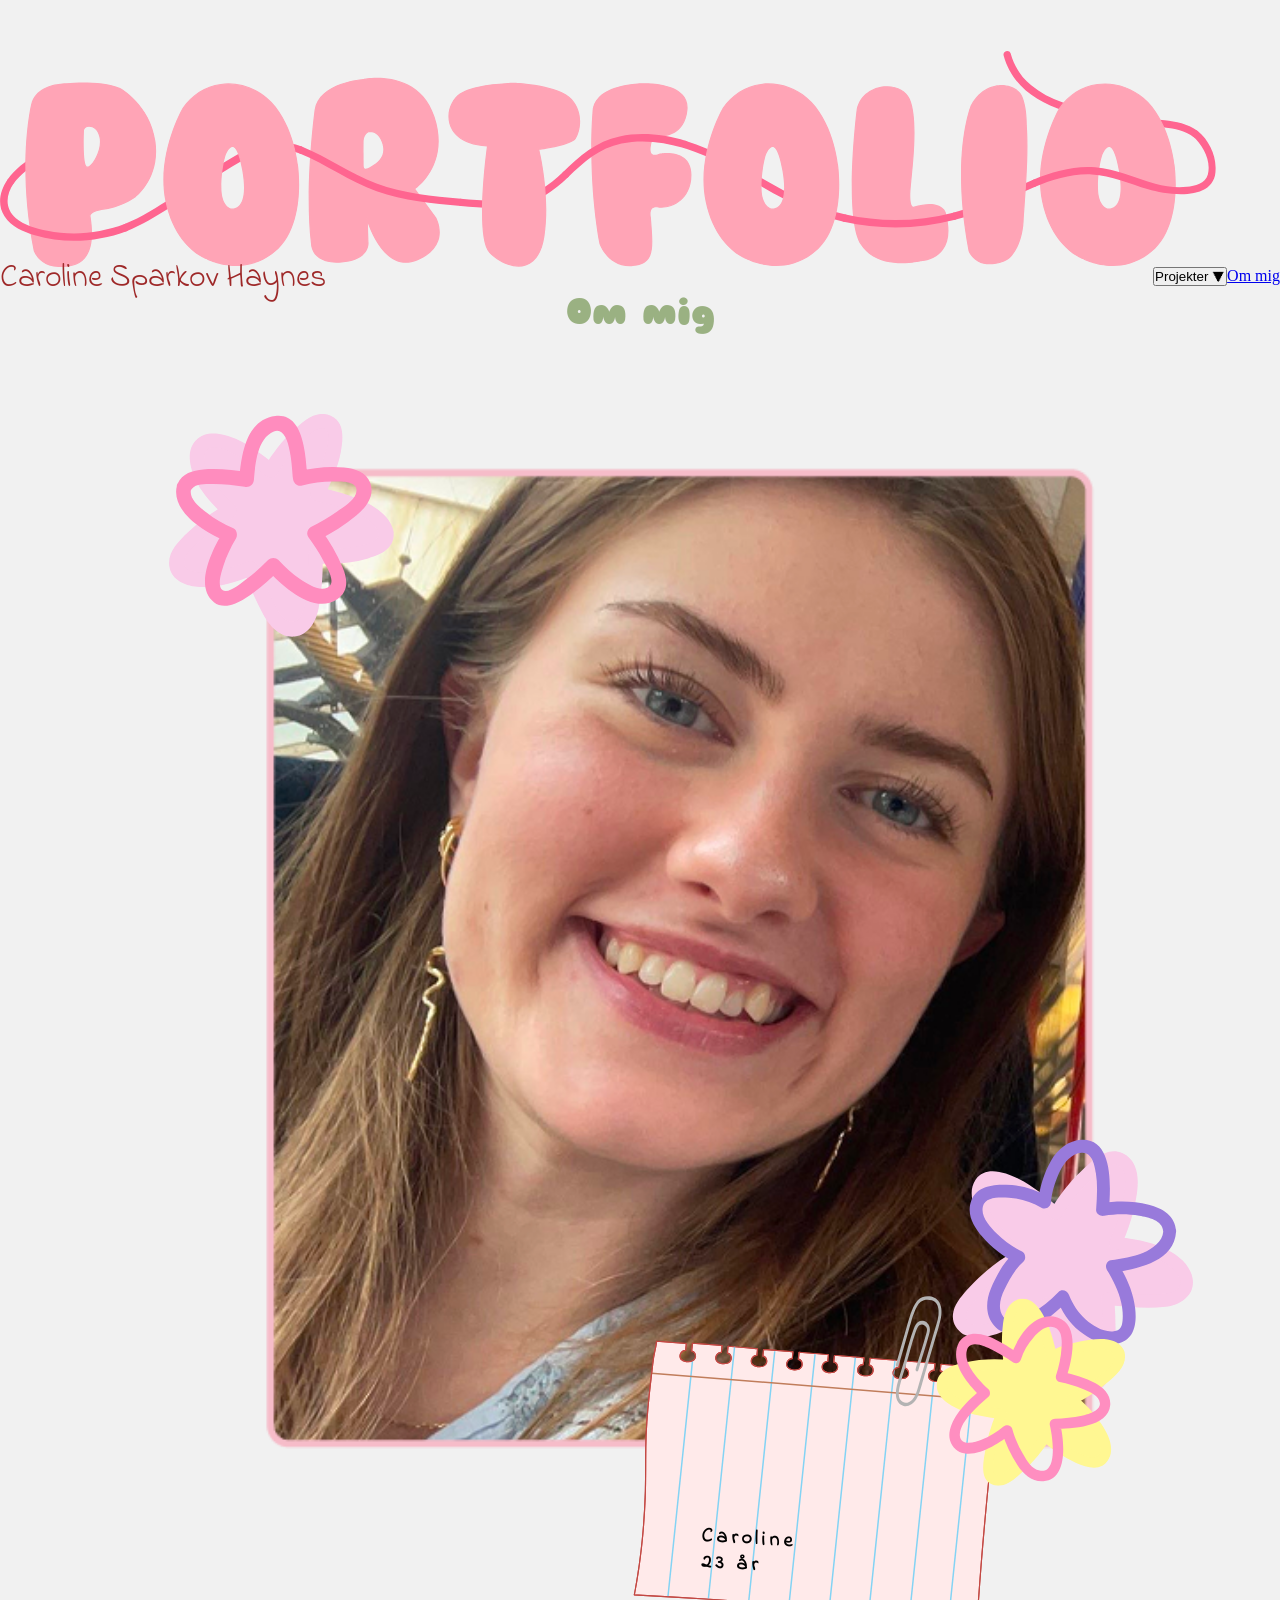
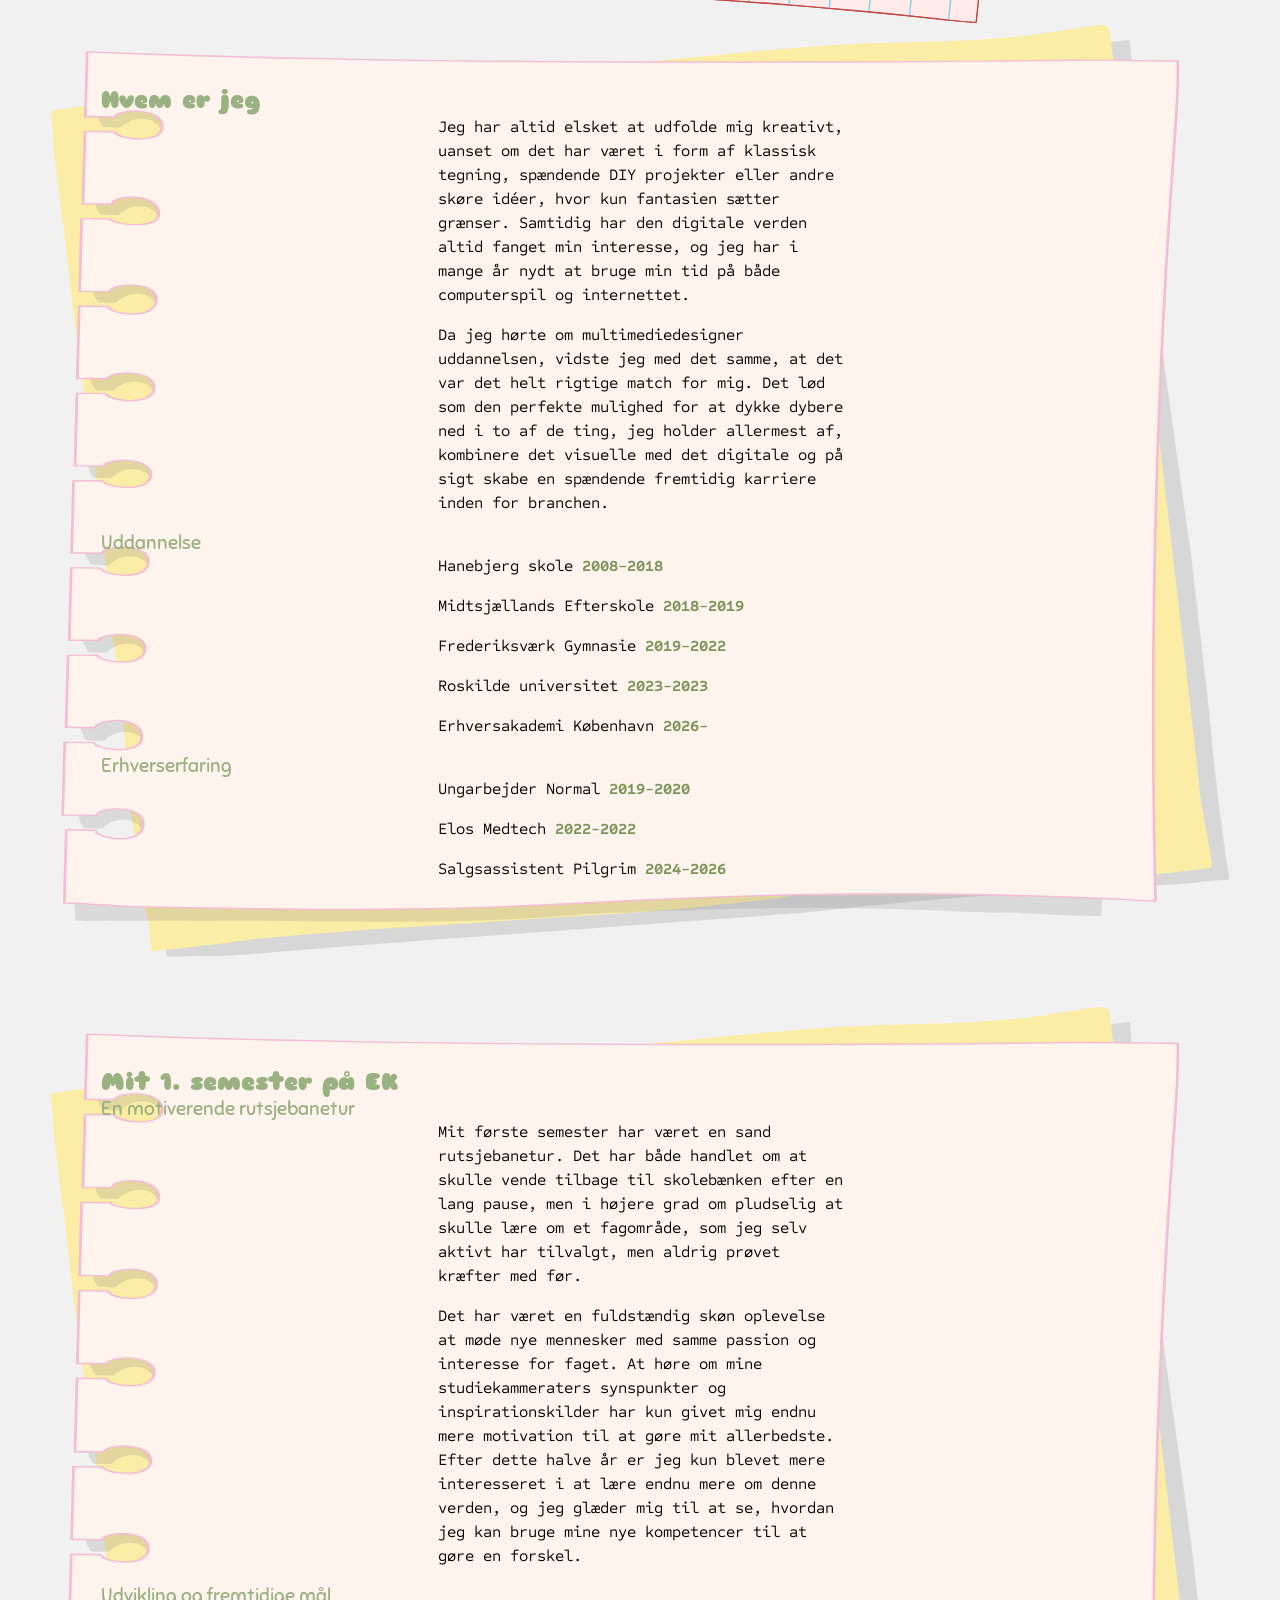
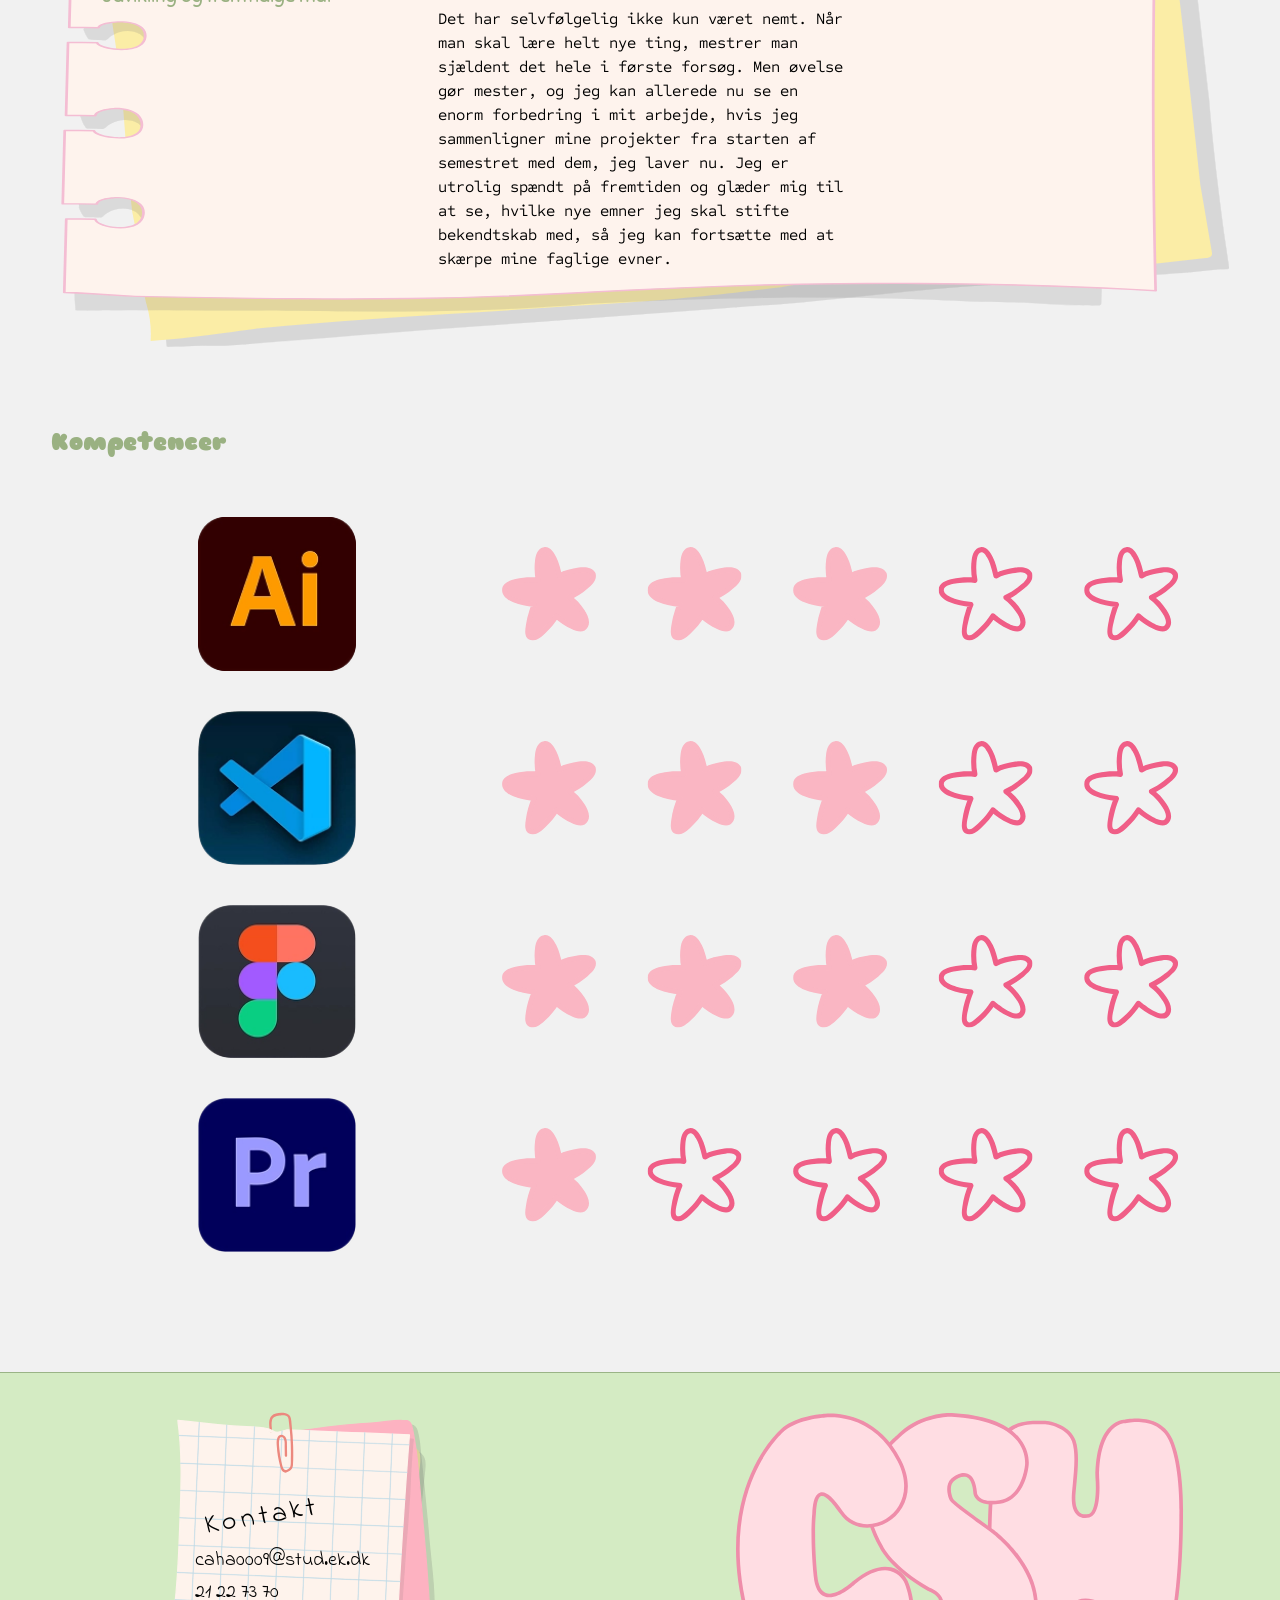
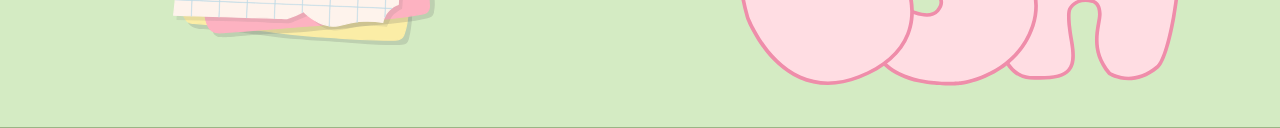
==== ommig.html @ 70927053 "init" ====
<!DOCTYPE html>
<html lang="da">

<head>
    <meta charset="UTF-8">
    <meta name="viewport" content="width=device-width, initial-scale=1.0">
    <title>Portfolio</title>
    <link rel="preconnect" href="https://fonts.googleapis.com">
    <link rel="preconnect" href="https://fonts.gstatic.com" crossorigin>
    <link href="https://fonts.googleapis.com/css2?family=Indie+Flower&display=swap" rel="stylesheet">
    <link href="https://fonts.googleapis.com/css2?family=Sometype+Mono:ital,wght@0,400..700;1,400..700&display=swap"
        rel="stylesheet">
    <link href="https://fonts.googleapis.com/css2?family=Sniglet:wght@400;800&display=swap" rel="stylesheet">

    <link rel="stylesheet" href="style.css">
    <link rel="stylesheet" href="layout.css">
</head>

<body>
    <header>
        <div class="portfolio">
            <a href="index.html"><img src="illutrationer/newheader.svg" alt="Header"></a>
        </div>
        <div class="menu_mobil">
            <p class="navn_mobil">Caroline Sparkov Haynes</p>
            <nav>
                <ul class="menu">
                    <li><a href="tema2.html">Tema 2</a></li>
                    <li><a href="tema3.html">Tema 3</a></li>
                    <li><a href="tema4.html">Tema 4</a></li>
                    <li><a href="tema5.html">Tema 5</a></li>
                    <li><a href="ommig.html">Om mig</a></li>
                </ul>
            </nav>
            <button class="burger">
                <span class="line"></span>
                <span class="line"></span>
                <span class="line"></span>
            </button>
        </div>
        <div class="menu_desktop">
            <p class="navn_desktop">Caroline Sparkov Haynes</p>
            <nav>
                <div class="dropdown">
                    <button class="dropdown-btn"> Projekter &#11206;</button>
                    <div class="dropdown-content">
                        <a href="tema2.html">Tema 2</a>
                        <a href="tema3.html">Tema 3</a>
                        <a href="tema4.html">Tema 4</a>
                        <a href="tema5.html">Tema 5</a>
                    </div>
                </div>
                <a href="ommig.html">Om mig</a>
            </nav>
        </div>

    </header>
    <main>
        <h1>Om mig</h1>
        <div class="portrait_wrapper">
            <div class="portrait_group">
                <div class="portrait"><img src="illutrationer/1x/portraitnew.webp" alt="Portræt">
                </div>
                <div class="pinkblomst">
                    <img src="illutrationer/SVG/pinkblomst.svg" alt="Pink blomst">
                </div>
                <div class="lillablomst">
                    <img src="illutrationer/SVG/lillablomst.svg" alt="Lilla blomst">
                </div>
                <div class="portrait_note">
                    <img src="illutrationer/SVG/portraitnote.svg" alt="Portræt note">
                    <div class="om_mig">
                        <p>Caroline</p>
                        <p>23 år</p>
                    </div>
                </div>
                <div class="gulblomst">
                    <img src="illutrationer/SVG/gulblomst.svg" alt="Gul blomst">
                </div>
            </div>
        </div>
        <div class="mig">
            <div class="tekst_header">
                <h2>Hvem er jeg</h2>
            </div>
            <p>Jeg har altid elsket at udfolde mig kreativt, uanset om det har været i form af klassisk tegning,
                spændende
                DIY
                projekter eller andre skøre idéer, hvor kun fantasien sætter grænser. Samtidig har den digitale verden
                altid
                fanget min
                interesse, og jeg har i mange år nydt at bruge min tid på både computerspil og internettet.</p>
            <p>Da jeg hørte om multimediedesigner uddannelsen, vidste jeg med det samme, at det var det helt rigtige
                match for mig. Det
                lød som den perfekte mulighed for at dykke dybere ned i to af de ting, jeg holder allermest af,
                kombinere det visuelle
                med det digitale og på sigt skabe en spændende fremtidig karriere inden for branchen.</p>

            <h3>Uddannelse</h3>
            <p>Hanebjerg skole <strong style="color: #7b945b;">2008-2018</strong></p>
            <p>Midtsjællands Efterskole <strong style="color: #7b945b;">2018-2019</strong></p>
            <p>Frederiksværk Gymnasie <strong style="color: #7b945b;">2019-2022</strong></p>
            <p>Roskilde universitet <strong style="color: #7b945b;">2023-2023</strong></p>
            <p>Erhversakademi København <strong style="color: #7b945b;">2026-</strong></p>
            <h3>Erhverserfaring</h3>
            <p>Ungarbejder Normal <strong style="color: #7b945b;">2019-2020</strong></p>
            <p>Elos Medtech <strong style="color: #7b945b;">2022-2022</strong></p>
            <p>Salgsassistent Pilgrim <strong style="color: #7b945b;">2024-2026</strong></p>
        </div>
        <div class="semester1">
            <div class="tekst_header">
                <h2>Mit 1. semester på EK</h2>
            </div>
            <h3>En motiverende rutsjebanetur</h3>
            <p>Mit første semester har været en sand rutsjebanetur. Det har både handlet om at skulle vende tilbage til
                skolebænken
                efter en lang pause, men i højere grad om pludselig at skulle lære om et fagområde, som jeg selv aktivt
                har
                tilvalgt,
                men aldrig prøvet kræfter med før.</p>
            <p>Det har været en fuldstændig skøn oplevelse at møde nye mennesker med samme passion og interesse for
                faget.
                At høre om
                mine studiekammeraters synspunkter og inspirationskilder har kun givet mig endnu mere motivation til at
                gøre
                mit
                allerbedste. Efter dette halve år er jeg kun blevet mere interesseret i at lære endnu mere om denne
                verden,
                og jeg
                glæder mig til at se, hvordan jeg kan bruge mine nye kompetencer til at gøre en forskel.</p>
            <h3>Udvikling og fremtidige mål</h3>
            <p>Det har selvfølgelig ikke kun været nemt. Når man skal lære helt nye ting, mestrer man sjældent det hele
                i
                første
                forsøg. Men øvelse gør mester, og jeg kan allerede nu se en enorm forbedring i mit arbejde, hvis jeg
                sammenligner mine
                projekter fra starten af semestret med dem, jeg laver nu.
                Jeg er utrolig spændt på fremtiden og glæder mig til at se, hvilke nye emner jeg skal stifte bekendtskab
                med, så jeg kan
                fortsætte med at skærpe mine faglige evner.</p>
        </div>
        <div class="tekst_header">
            <h2>Kompetencer</h2>
        </div>
        <div class="kompetencer">
            <div class="ikoner">
                <img src="images/illustrator.webp" alt="Illustrator">
            </div>
            <img src="illutrationer/kompetencer_illu.svg" alt="Skala">
            <div class="ikoner">
                <img src="images/vscode.webp" alt="Vscode">
            </div>
            <img src="illutrationer/kompetencer_illu.svg" alt="Skala">
            <div class="ikoner">
                <img src="images/figma.webp" alt="Figma">
            </div>
            <img src="illutrationer/kompetencer_illu.svg" alt="Skala">
            <div class="ikoner">
                <img src="images/ppro.webp" alt="Premire pro">
            </div>
            <img src="illutrationer/komepetencer_pr.svg" alt="Skala">
        </div>
    </main>
    <footer>
        <div class="kontakt">
            <img class="notes" src="illutrationer/notes.svg" alt="Notes">
            <div class="kontakt_text">
                <h5>Kontakt</h5>
                <p>caha0009@stud.ek.dk</p>
                <p>21 22 73 70</p>
            </div>
        </div>
        <a href="index.html"><img src="illutrationer/logo.svg" alt="Logo"></a>
    </footer>
    <script src="menu.js"></script>
</body>

</html>
---- style.css ----
/*************** Reset *********************/
* {
  margin: 0;
  padding: 0;
  box-sizing: border-box;
}

img {
  width: 100%;
  height: auto;
  display: block;
}

p,
li {
  text-wrap: pretty;
}

/*************** Farver & Fonts *********************/
:root {
  /* Fonts */
  --font-family-navn: "Indie Flower", cursive;
  --font-family-tekst: "Sometype Mono", monospace;
  --font-family-header: "Sniglet", system-ui;

  /* Farver */
  --color-background: #f8fdff;
  --color-navn: #9e2828;
  --color-nav: #9ab182;
}

/*************** General *********************/

body {
  background-color: #f1f1f1;
  display: grid;
  grid-template-rows: auto 1fr auto;
  min-height: 100svh;
}

/*************** Header *********************/

.portfolio {
  width: 95%;
  place-self: center;
  margin-top: 4%;
}

.menu_desktop {
  display: flex;
  justify-content: space-between;
}

.navn_desktop {
  font-family: var(--font-family-navn);
  color: var(--color-navn);
  font-size: 2rem;
  margin: 0;
  text-align: left;
}

/* Navbar container */
.navbar {
  overflow: hidden;
  font-family: var(--font-family-tekst);
}

/* Links inside the navbar */
.navbar a {
  float: left;
  font-size: 16px;
  color: var(--color-nav);
  text-align: center;
  padding: 14px 16px;
  text-decoration: none;
}

/* The dropdown container */
.dropdown {
  float: left;
  overflow: hidden;
  z-index: 500;
}

/* Dropdown button */
.dropdown .dropbtn {
  font-size: 16px;
  border: none;
  outline: none;
  color: var(--color-nav);
  padding: 14px 16px;
  background-color: inherit;
  font-family: inherit; /* Important for vertical align on mobile phones */
  margin: 0; /* Important for vertical align on mobile phones */
}

/* Add a red background color to navbar links on hover */
.navbar a:hover,
.dropdown:hover .dropbtn {
  background-color: red;
}

/* Dropdown content (hidden by default) */
.dropdown-content {
  display: none;
  position: absolute;
  background-color: #f9f9f9;
  min-width: 160px;
  box-shadow: 0px 8px 16px 0px rgba(0, 0, 0, 0.2);
  z-index: 1;
}

/* Links inside the dropdown */
.dropdown-content a {
  float: none;
  color: black;
  padding: 12px 16px;
  text-decoration: none;
  display: block;
  text-align: left;
}

/* Add a grey background color to dropdown links on hover */
.dropdown-content a:hover {
  background-color: #ddd;
}

/* Show the dropdown menu on hover */
.dropdown:hover .dropdown-content {
  display: block;
}

.menu_mobil {
  display: none;
}
@media screen and (max-width: 800px) {
  header {
    display: grid;
    grid-auto-flow: column;
    grid-template-rows: 1fr 1fr;
  }
  .navn_mobil {
    font-family: var(--font-family-navn);
    color: #9e2828;
    font-size: 35px;
    margin-left: 5%;
    margin-top: 2%;
  }

  .menu {
    list-style: none;
  }

  .menu li {
    margin-right: 20px;
  }

  .menu li:last-child {
    margin-right: 0;
  }

  .menu a {
    display: block;
    padding: 5%;
    color: var(--color-nav);
    text-decoration: none;
    transition: color 0.3s;
    text-align: center;
  }

  .menu a:hover {
    color: #ff0000;
  }

  .burger {
    width: 30px;
    height: 20px;
    cursor: pointer;
    justify-self: end;
    margin-right: 7%;
    margin-top: -8%;
  }

  .burger .line {
    display: block;
    width: 100%;
    height: 2px;
    background-color: var(--color-nav);
    margin-bottom: 5px;
    transition: 0.2s linear;
  }
  .menu_desktop {
    display: none;
  }

  .menu {
    display: none;
  }

  .menu_mobil {
    display: block;
  }

  .burger {
    display: block;
    background-color: transparent;
    border: 0;
  }
  .burger.active .line:nth-child(1) {
    transform: rotate(45deg) translate(5px, 5px);
    transition: 0.2s linear;
  }

  .burger.active .line:nth-child(2) {
    opacity: 0;
    transition: 0.15s linear;
  }

  .burger.active .line:nth-child(3) {
    transform: rotate(-45deg) translate(5px, -5px);
    transition: 0.2s linear;
  }

  nav.active .menu {
    display: block;
    background-color: #e4f1f7;
    position: absolute;
    border-radius: 10px;
    top: 20%;
    left: 65%;
    width: 30%;
    box-shadow: 0 10px 10px rgba(0, 0, 0, 0.1);
    z-index: 7;
  }

  nav.active .menu li {
    margin: 10px 20px;
  }

  nav.active .menu a {
    font-size: 20px;
  }
}

/*************** Main *********************/

main {
  margin-inline: 4%;
}

h1 {
  text-align: center;
  font-family: var(--font-family-header);
  color: #9ab182;
  margin-bottom: 80px;
  font-size: 35px;
}

.tema2 {
  background-image: url(illutrationer/SVG/pink2.svg);
}
.tema3 {
  background-image: url(illutrationer/SVG/gul2.svg);
  background-repeat: no-repeat;
  padding-bottom: 130px;
  position: relative;
  z-index: 1;
}
.tema4 {
  background-image: url(illutrationer/SVG/darkpink2.svg);
}
.tema5 {
  background-image: url(illutrationer/SVG/green2.svg);
}
.tema2,
.tema4,
.tema5 {
  background-repeat: no-repeat;
  padding-bottom: 5px;
  position: relative;
  z-index: 1;
}
.tema2,
.tema3,
.tema4,
.tema5 {
  font-family: var(--font-family-tekst);
}

.tema2 h2,
.tema4 h2 {
  padding-top: 15px;
  font-size: 20px;
  font-weight: 500;
  padding-left: 48px;
}

.tema2 h3,
.tema4 h3 {
  padding-top: 30px;
  padding-left: 14px;
  padding-bottom: 10px;
  font-size: 20px;
  font-weight: 500;
}

.tema3 h2,
.tema5 h2 {
  padding-top: 15px;
  font-size: 20px;
  font-weight: 500;
  padding-left: 73%;
}

.tema3 h3,
.tema5 h3 {
  padding-top: 30px;
  padding-left: 14px;
  padding-bottom: 10px;
  font-size: 20px;
  font-weight: 500;
}

.tema3_formol {
  padding-top: 90px;
}

.tema2_note h3 {
  padding-bottom: 0.5rem;
}

p {
  font-family: var(--font-family-tekst);
  font-size: 16px;
  line-height: 1.5rem;
  max-width: 45ch;
  text-align: left;
  margin: 0 auto;
  margin-bottom: 1rem;
}

.tema2_img,
.tema2_img_galleri,
.tema3_img,
.tema3_img_galleri,
.tema4_img,
.tema4_img_galleri,
.tema5_img,
.tema5_img_galleri {
  background-image: url(images/folder.svg);
  background-repeat: no-repeat;
  margin-top: 100px;
  margin-bottom: 30px;
}

.tema2_note,
.tema3_note,
.tema4_note,
.tema5_note {
  background-image: url(illutrationer/SVG/notepink.svg);
  background-repeat: no-repeat;
  background-position: center;
  padding-right: 50px;
  padding-left: 50px;
  padding-top: 50px;
  padding-bottom: 50px;
}

.tema2_note_long,
.tema3_note_long,
.tema4_note_long,
.tema5_note_long,
.mig,
.semester1 {
  background-image: url(illutrationer/SVG/notepink.svg);
  background-repeat: no-repeat;
  background-position: center;
  padding-right: 50px;
  padding-left: 50px;
  padding-top: 60px;
  padding-bottom: 60px;
}

.tekst_header h2 {
  font-family: var(--font-family-header);
  font-weight: 600;
  padding-bottom: -80px;
  color: #9ab182;
}
.tema2_note_long h3,
.tema3_note h3,
.tema3_note_long h3,
.tema4_note h3,
.tema4_note_long h3,
.tema5_note_long h3,
.mig h3,
.semester1 h3 {
  font-family: var(--font-family-header);
  font-weight: 400;
  padding-bottom: -80px;
  color: #9ab182;
}

.tema2_site {
  background-image: url(illutrationer/link_tema2.svg);
}
.tema3_site {
  background-image: url(illutrationer/link_tema3.svg);
}
.tema4_site {
  background-image: url(illutrationer/link_tema4.svg);
}
.tema5_site {
  background-image: url(illutrationer/link_tema5.svg);
}
.tema2_site,
.tema3_site,
.tema4_site,
.tema5_site {
  background-repeat: no-repeat;
  background-size: 40%;
  background-position: center;
  margin-bottom: 10px;
  margin-top: 70px;
  padding-inline: 50px;
  padding-block: 40px;
  text-align: center;
}

.tema2_site a,
.tema3_site a,
.tema4_site a,
.tema5_site a {
  text-decoration: none;
  font-family: var(--font-family-tekst);
  font-size: 20px;
  color: rgb(66, 66, 66);
  font-weight: 600;
}
.tema2_site a:hover {
  color: #f795aa;
}
.tema3_site a:hover {
  color: #f4d47b;
}
.tema4_site a:hover {
  color: #fa84a1;
}
.tema5_site a:hover {
  color: #8eaa6a;
}

/*************** Footer *********************/

footer {
  display: grid;
  grid-auto-flow: column;
  grid-template-columns: 1fr 1fr;
  background-color: #d4ebc3;
  border-block: 1.5px solid #9ab486;
  justify-items: center;
  align-items: center;
  position: relative;
  margin-top: 120px;
  padding-block: 40px;
}

.notes {
  width: 90%;
  max-width: 500px;
  z-index: 50;
  rotate: 4deg;
  position: relative;
  justify-self: center;
}

.kontakt {
  font-weight: 400;
  margin-top: -70px;
}

.kontakt_text {
  position: relative;
  margin-top: -160px;
  left: 25px;
  z-index: 100;
}

.kontakt p {
  font-family: var(--font-family-navn);
  font-size: 20px;
  line-height: 1rem;
}

.kontakt h5 {
  font-family: var(--font-family-navn);
  font-size: 28px;
  letter-spacing: 4px;
  font-weight: 400;
  rotate: -10deg;
  padding-bottom: 30px;
  padding-left: 10px;
}

footer a {
  width: 70%;
}

.mapper {
  position: relative;
  height: 100%;
  padding-top: 50px;
}

.layer-1 {
  position: absolute;
  bottom: 0;
  z-index: 6;
  width: 100%;
  aspect-ratio: 558.41/316.15;
}
.layer-2 {
  position: absolute;
  bottom: 0;
  z-index: 5;
  width: 100%;
  aspect-ratio: 558.41/348.58;
}
.layer-3 {
  position: absolute;
  bottom: 0;
  z-index: 4;
  width: 100%;
  aspect-ratio: 558.41/397.45;
}
.layer-4 {
  position: absolute;
  bottom: 0;
  z-index: 3;
  width: 100%;
  aspect-ratio: 558.41/448.36;
}
.layer-5 {
  position: absolute;
  bottom: 0;
  z-index: 2;
  width: 100%;
  aspect-ratio: 558.41/496.61;
}
.layer-6 {
  z-index: 1;
  width: 100%;
  aspect-ratio: 558.41/517.25;
}

.text_layer-2,
.text_layer-3,
.text_layer-4,
.text_layer-5 {
  font-family: var(--font-family-tekst);
  color: #353535;
}

.text_layer-1 {
  position: absolute;
  bottom: 18%;
  left: 50%;
  rotate: 5deg;
}
.text_layer-1 h1 {
  font-size: 28px;
}
.text_layer-2 {
  position: absolute;
  top: 4%;
  left: 12%;
}
.layer-2:hover {
  bottom: 5%;
  transition: 0.5s;
}
.text_layer-3 {
  position: absolute;
  top: 4%;
  left: 76.5%;
}
.layer-3:hover {
  bottom: 5%;
  transition: 0.5s;
}
.text_layer-4 {
  position: absolute;
  top: 4%;
  left: 14%;
}
.layer-4:hover {
  bottom: 5%;
  transition: 0.5s;
}
.text_layer-5 {
  position: absolute;
  top: 3%;
  left: 75%;
}
.layer-5:hover {
  bottom: 5%;
  transition: 0.5s;
}

.portrait_wrapper {
  display: block;
  margin-inline: auto;
  width: 80%;
  aspect-ratio: 557/657;
  height: auto;
}
.potrait_group {
  position: relative;
}
.portrait {
  position: absolute;
  width: 80%;
}
.pinkblomst {
  position: absolute;
  width: 80%;
}
.lillablomst {
  position: absolute;
  width: 80%;
}
.portrait_note {
  position: absolute;
  width: 80%;
}
.om_mig {
  position: absolute;
  bottom: 3%;
  left: 52%;
}
.om_mig p {
  font-family: var(--font-family-navn);
  font-size: 20px;
  font-weight: 600;
  line-height: 10px;
  letter-spacing: 4px;
  rotate: 4deg;
}
.gulblomst {
  position: absolute;
  width: 80%;
}

.mig {
  margin-top: 100px;
  margin-bottom: 50px;
}
.semester1 {
  margin-bottom: 80px;
}
.kompetencer {
  display: grid;
  grid-template-columns: 1fr 1.5fr;
  row-gap: 40px;
  align-items: center;
  justify-items: center;
  margin-right: 50px;
  margin-top: 60px;
}

.ikoner {
  width: 35%;
}
---- layout.css ----
@media (min-width: 1000px) {
  .grid_1-1 {
    display: grid;
    grid-template-columns: 1fr 1fr;
    gap: 2rem;
  }
  .tema2_img {
    order: 1;
  }
}
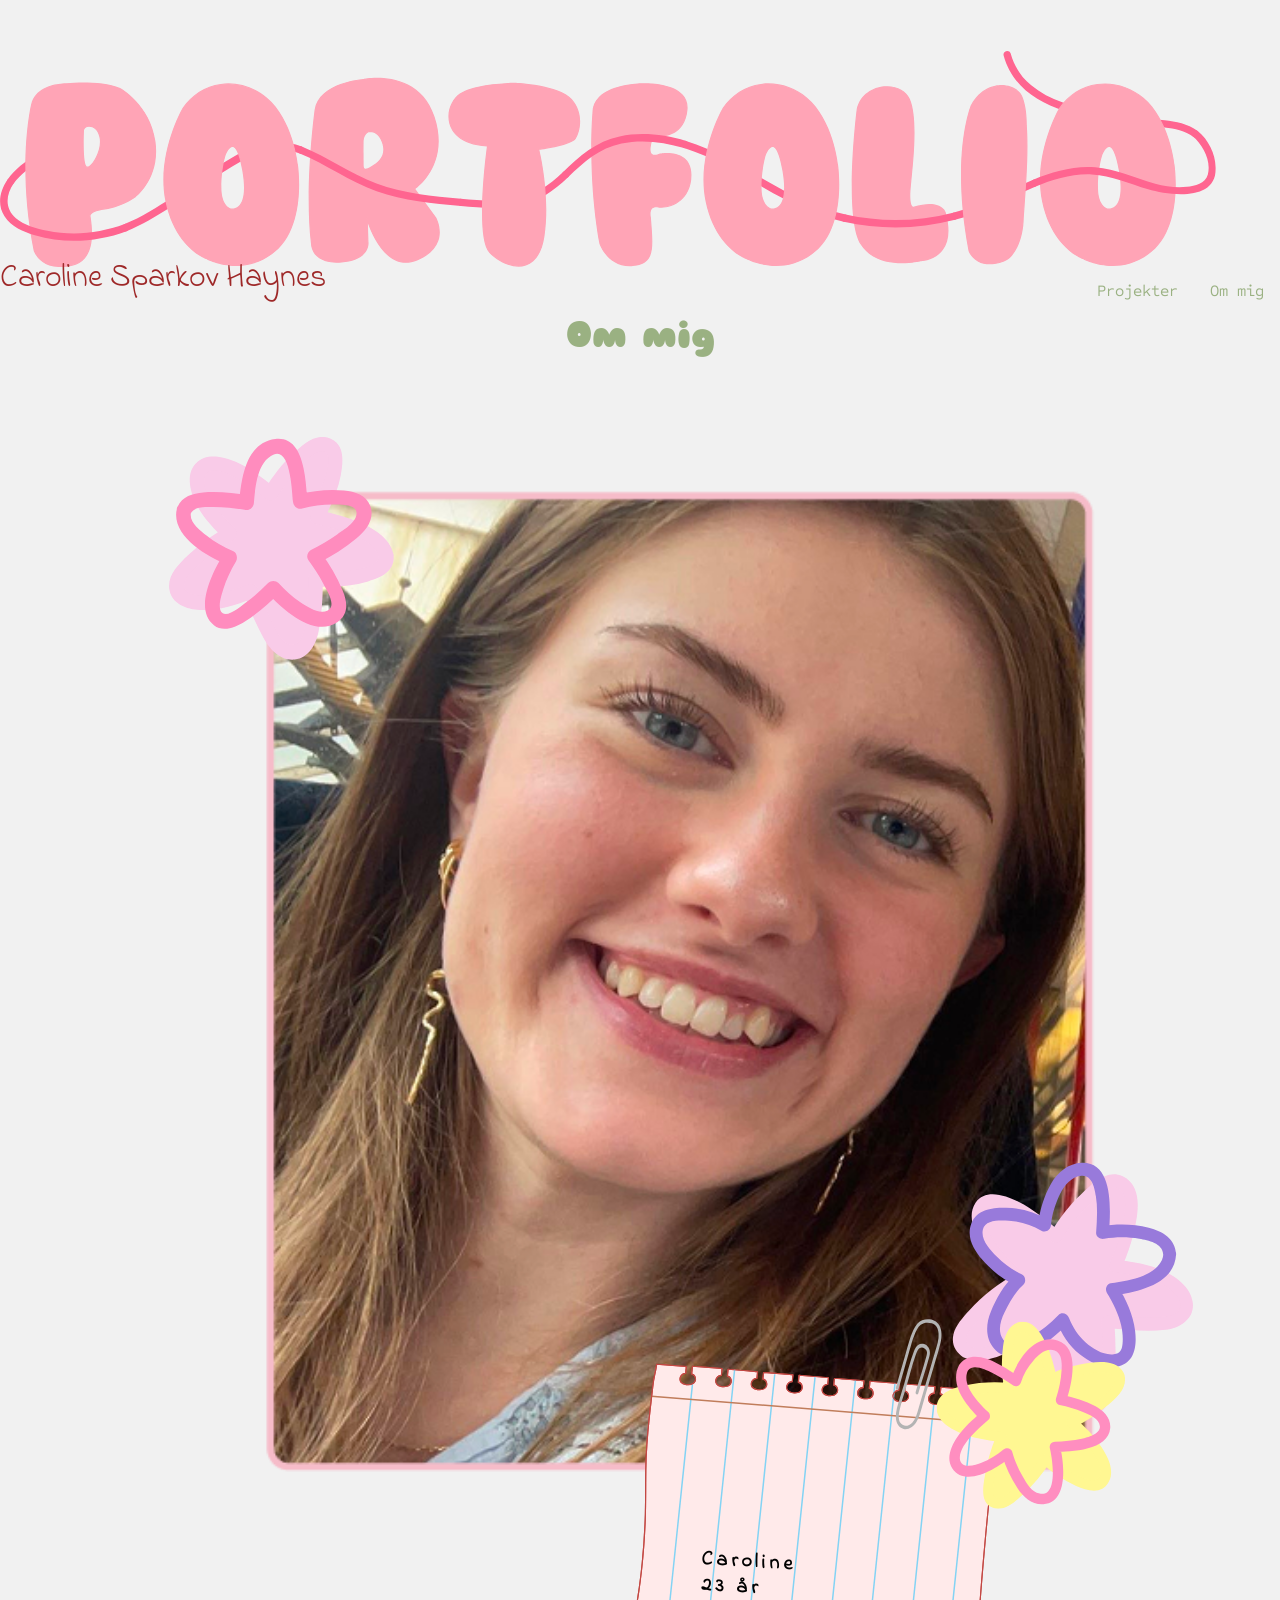
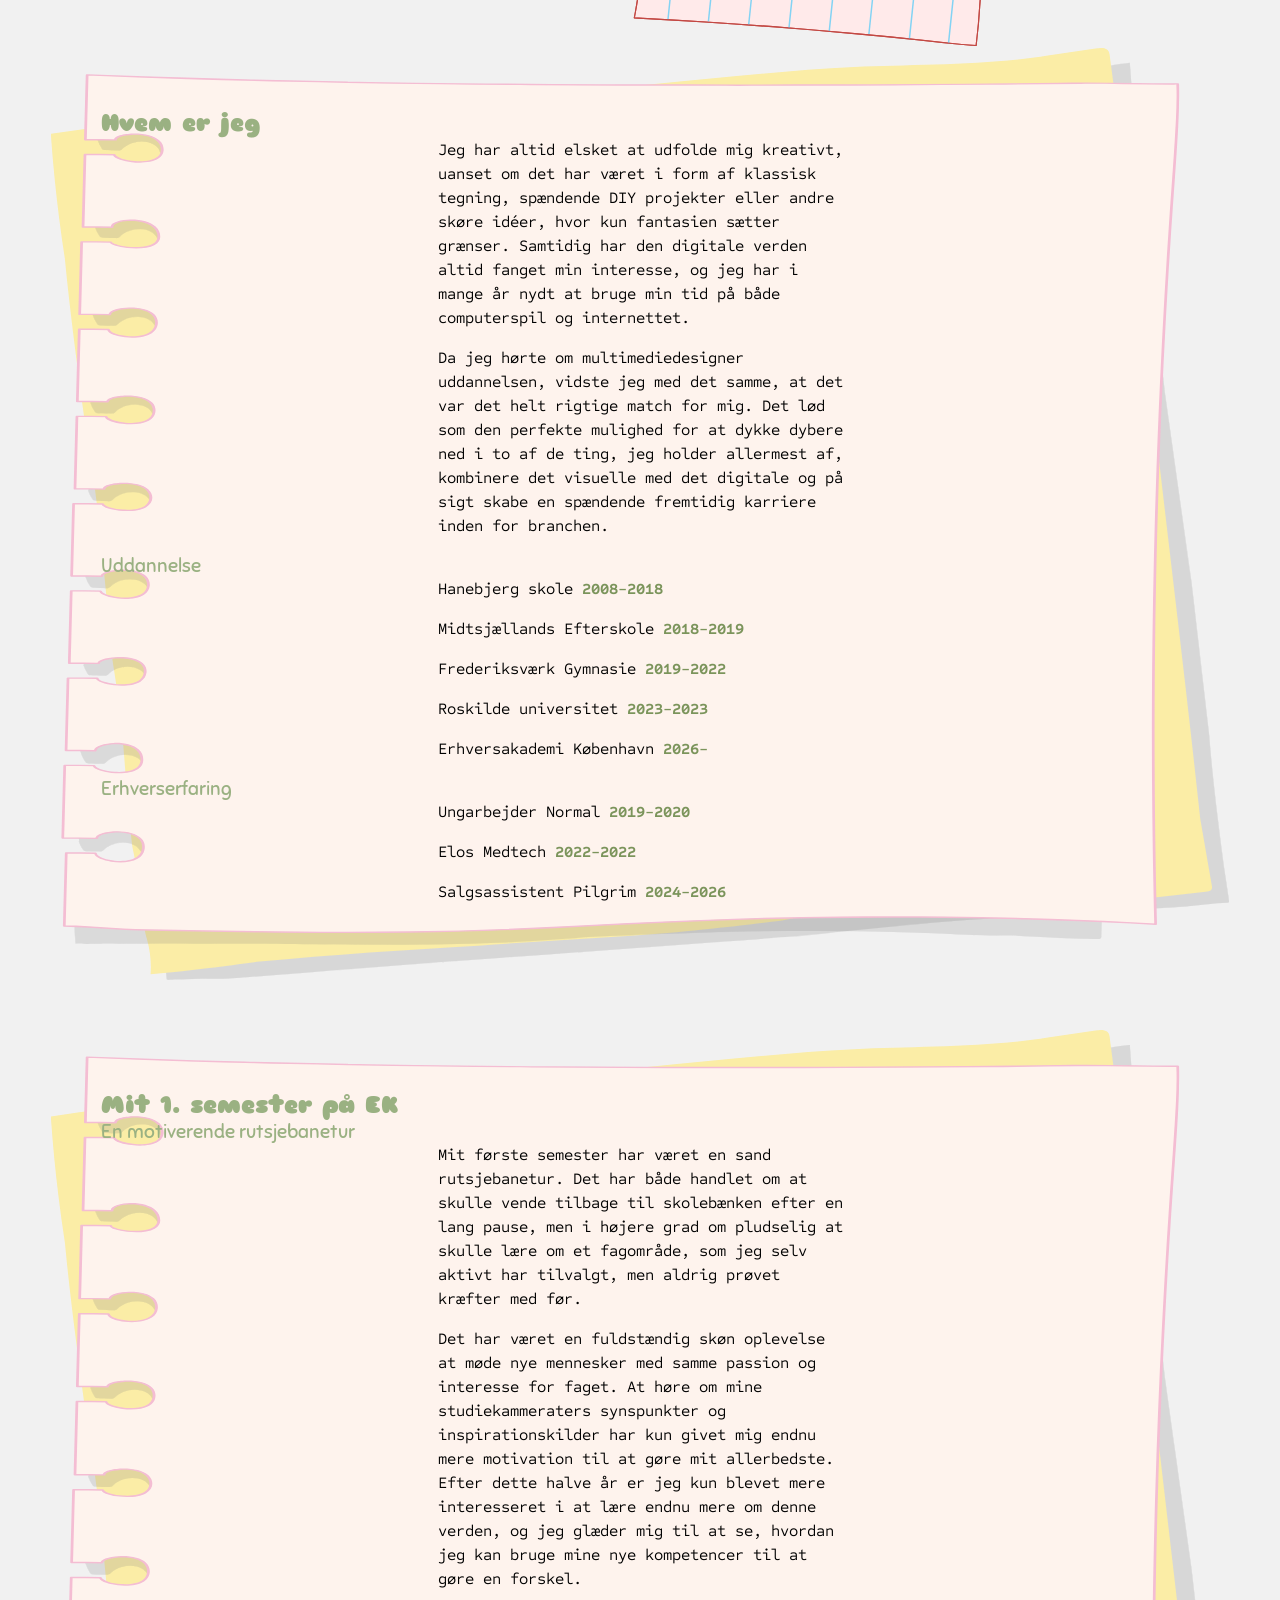
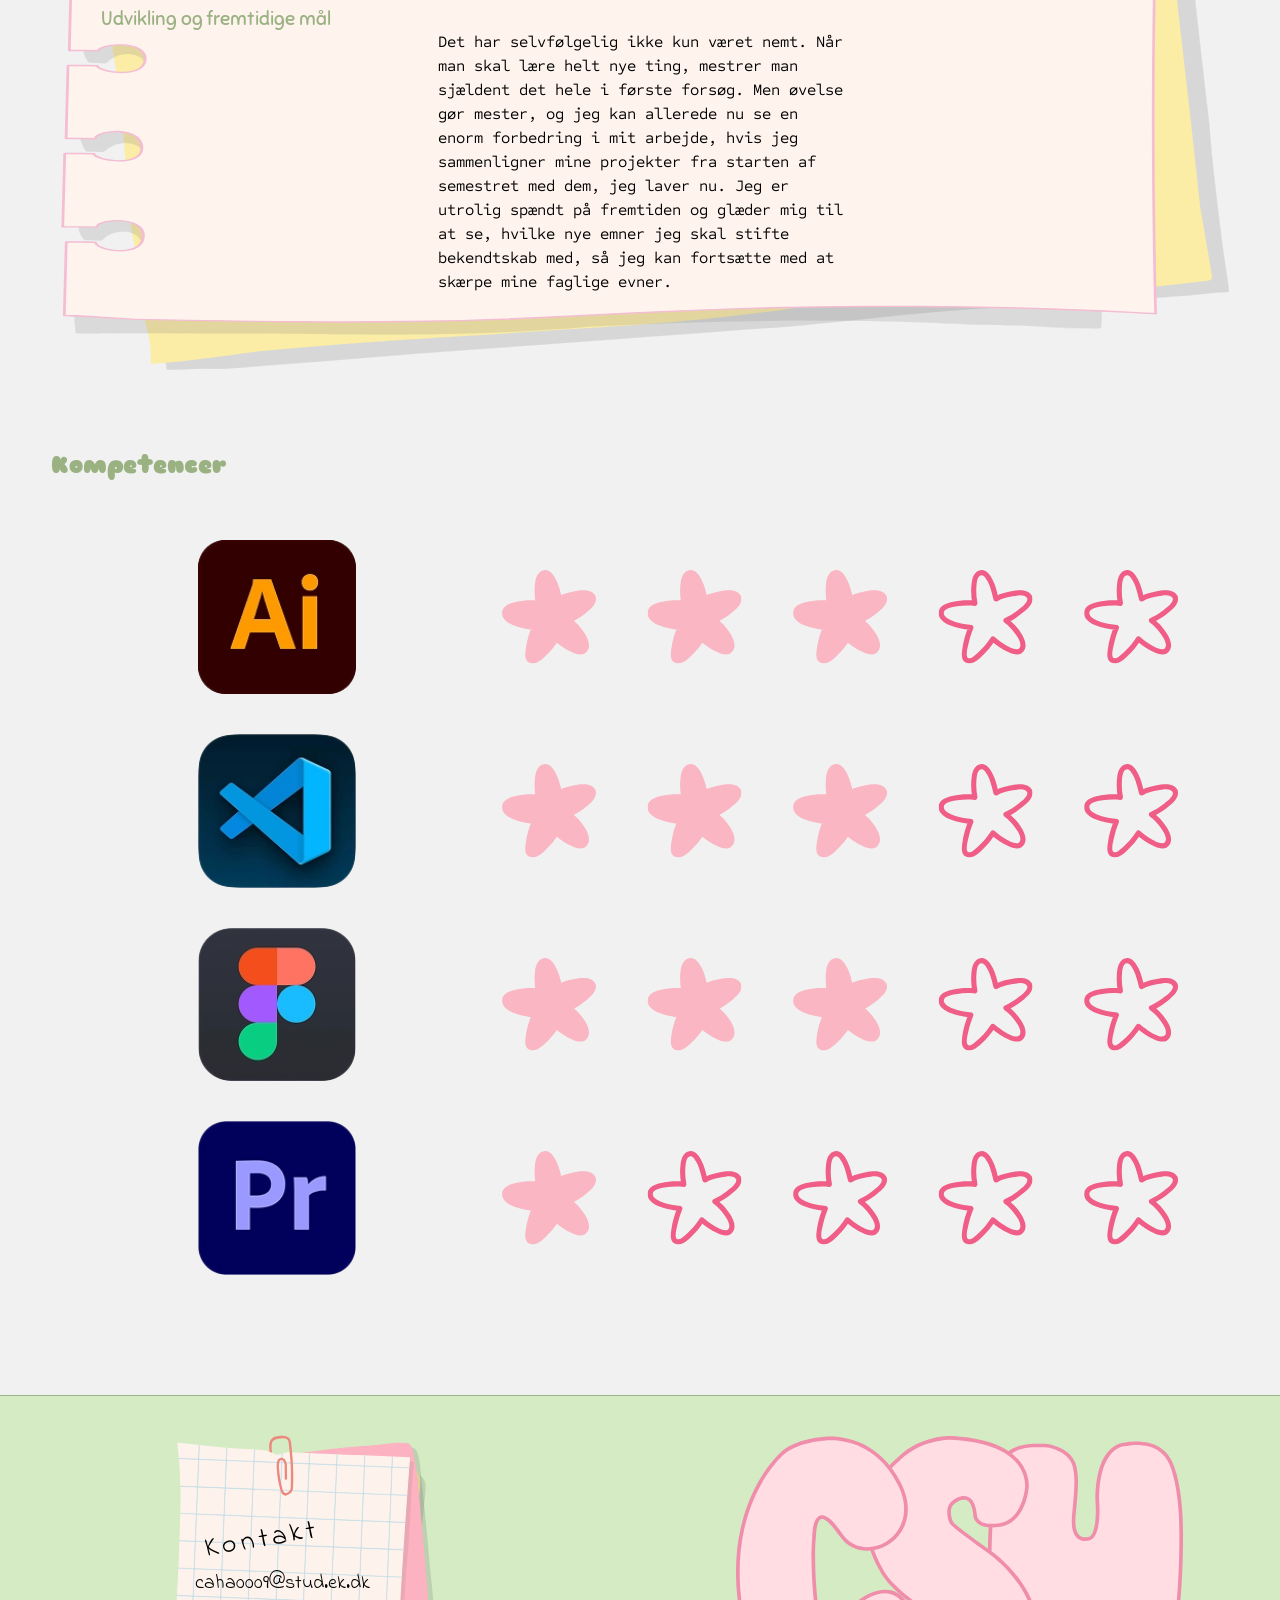
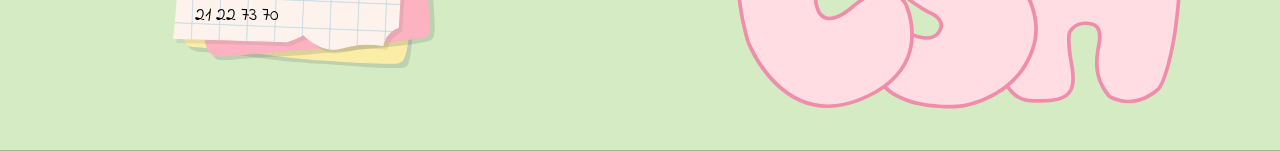
==== commit 35a0a61b: "menu om mig" ====
--- a/ommig.html
+++ b/ommig.html
@@ -41,16 +41,20 @@
         <div class="menu_desktop">
             <p class="navn_desktop">Caroline Sparkov Haynes</p>
             <nav>
-                <div class="dropdown">
-                    <button class="dropdown-btn"> Projekter &#11206;</button>
-                    <div class="dropdown-content">
-                        <a href="tema2.html">Tema 2</a>
-                        <a href="tema3.html">Tema 3</a>
-                        <a href="tema4.html">Tema 4</a>
-                        <a href="tema5.html">Tema 5</a>
+                <div class="navbar">
+                    <div class="dropdown">
+                        <button class="dropbtn">Projekter
+                            <i class="fa fa-caret-down"></i>
+                        </button>
+                        <div class="dropdown-content">
+                            <a href="tema2.html">Tema 2</a>
+                            <a href="tema3.html">Tema 3</a>
+                            <a href="tema4.html">Tema 4</a>
+                            <a href="tema5.html">Tema 5</a>
+                        </div>
                     </div>
+                    <a href="ommig.html">Om mig</a>
                 </div>
-                <a href="ommig.html">Om mig</a>
             </nav>
         </div>
 
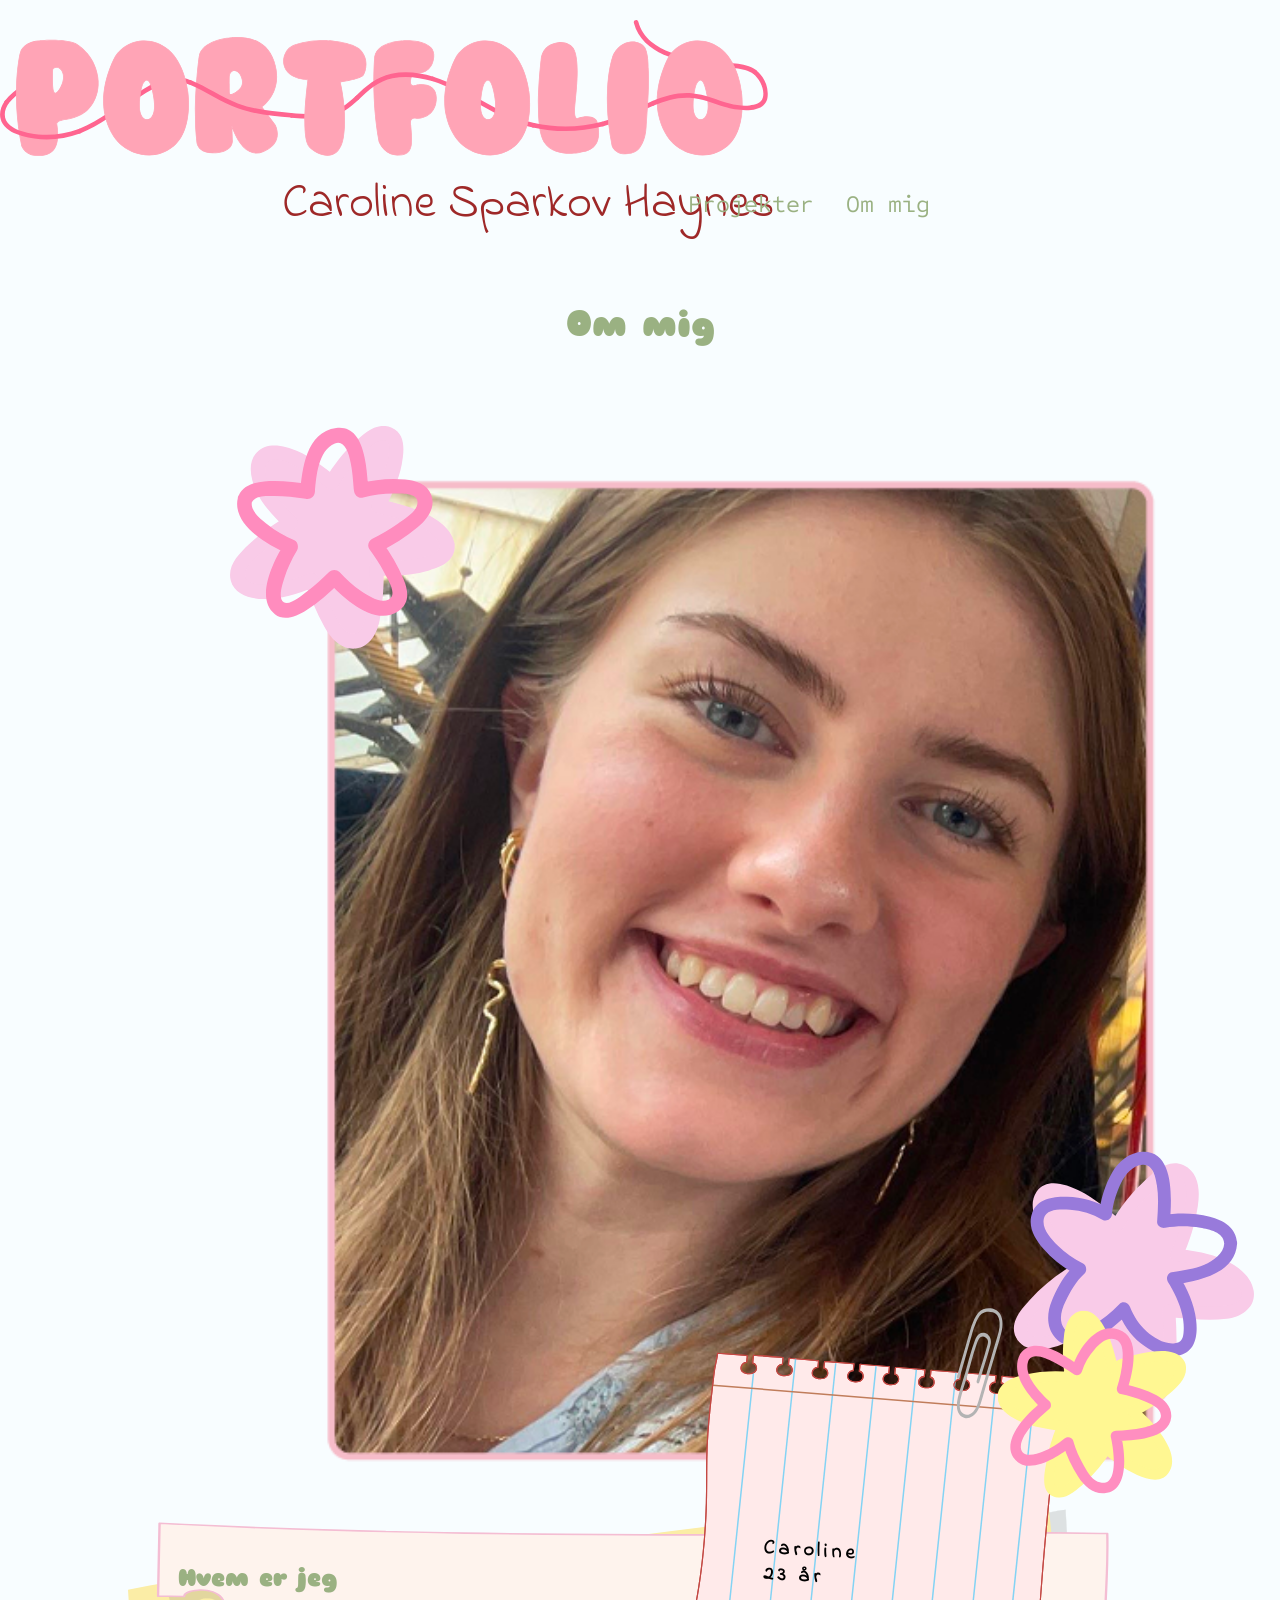
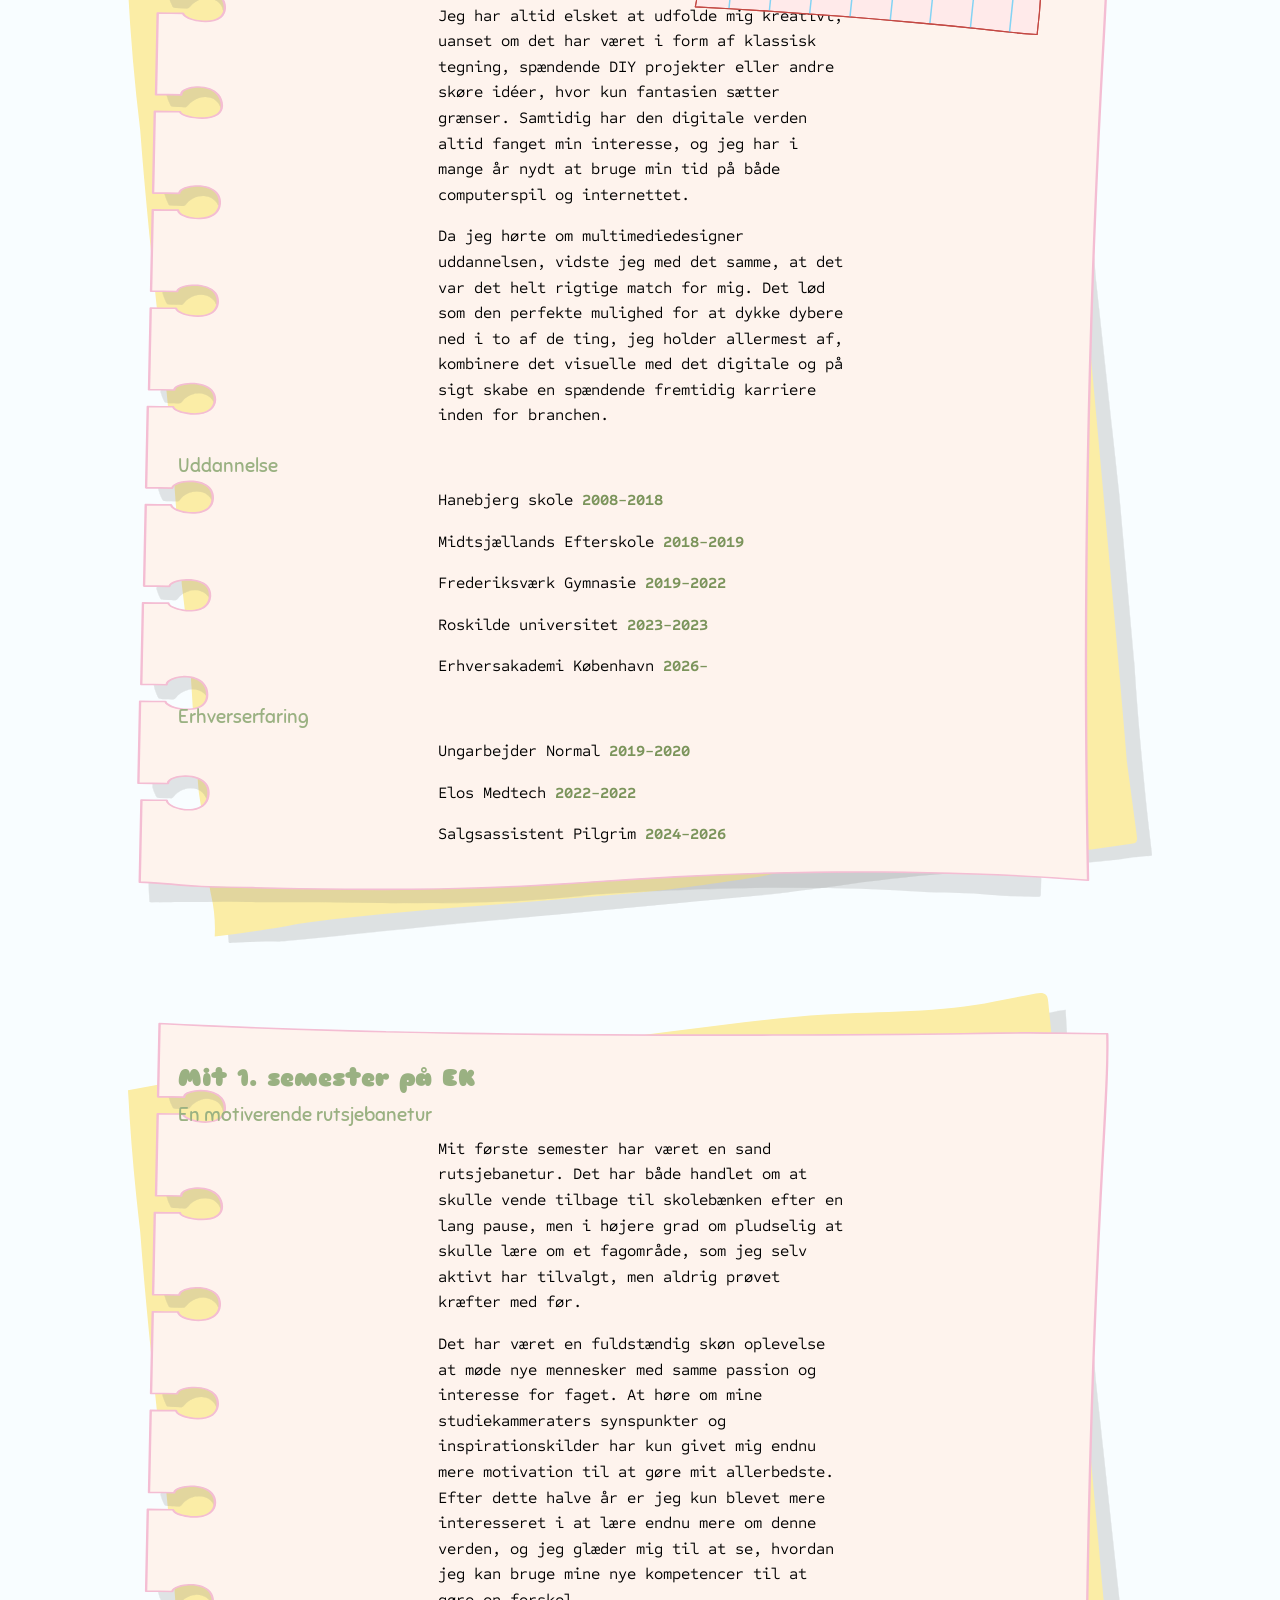
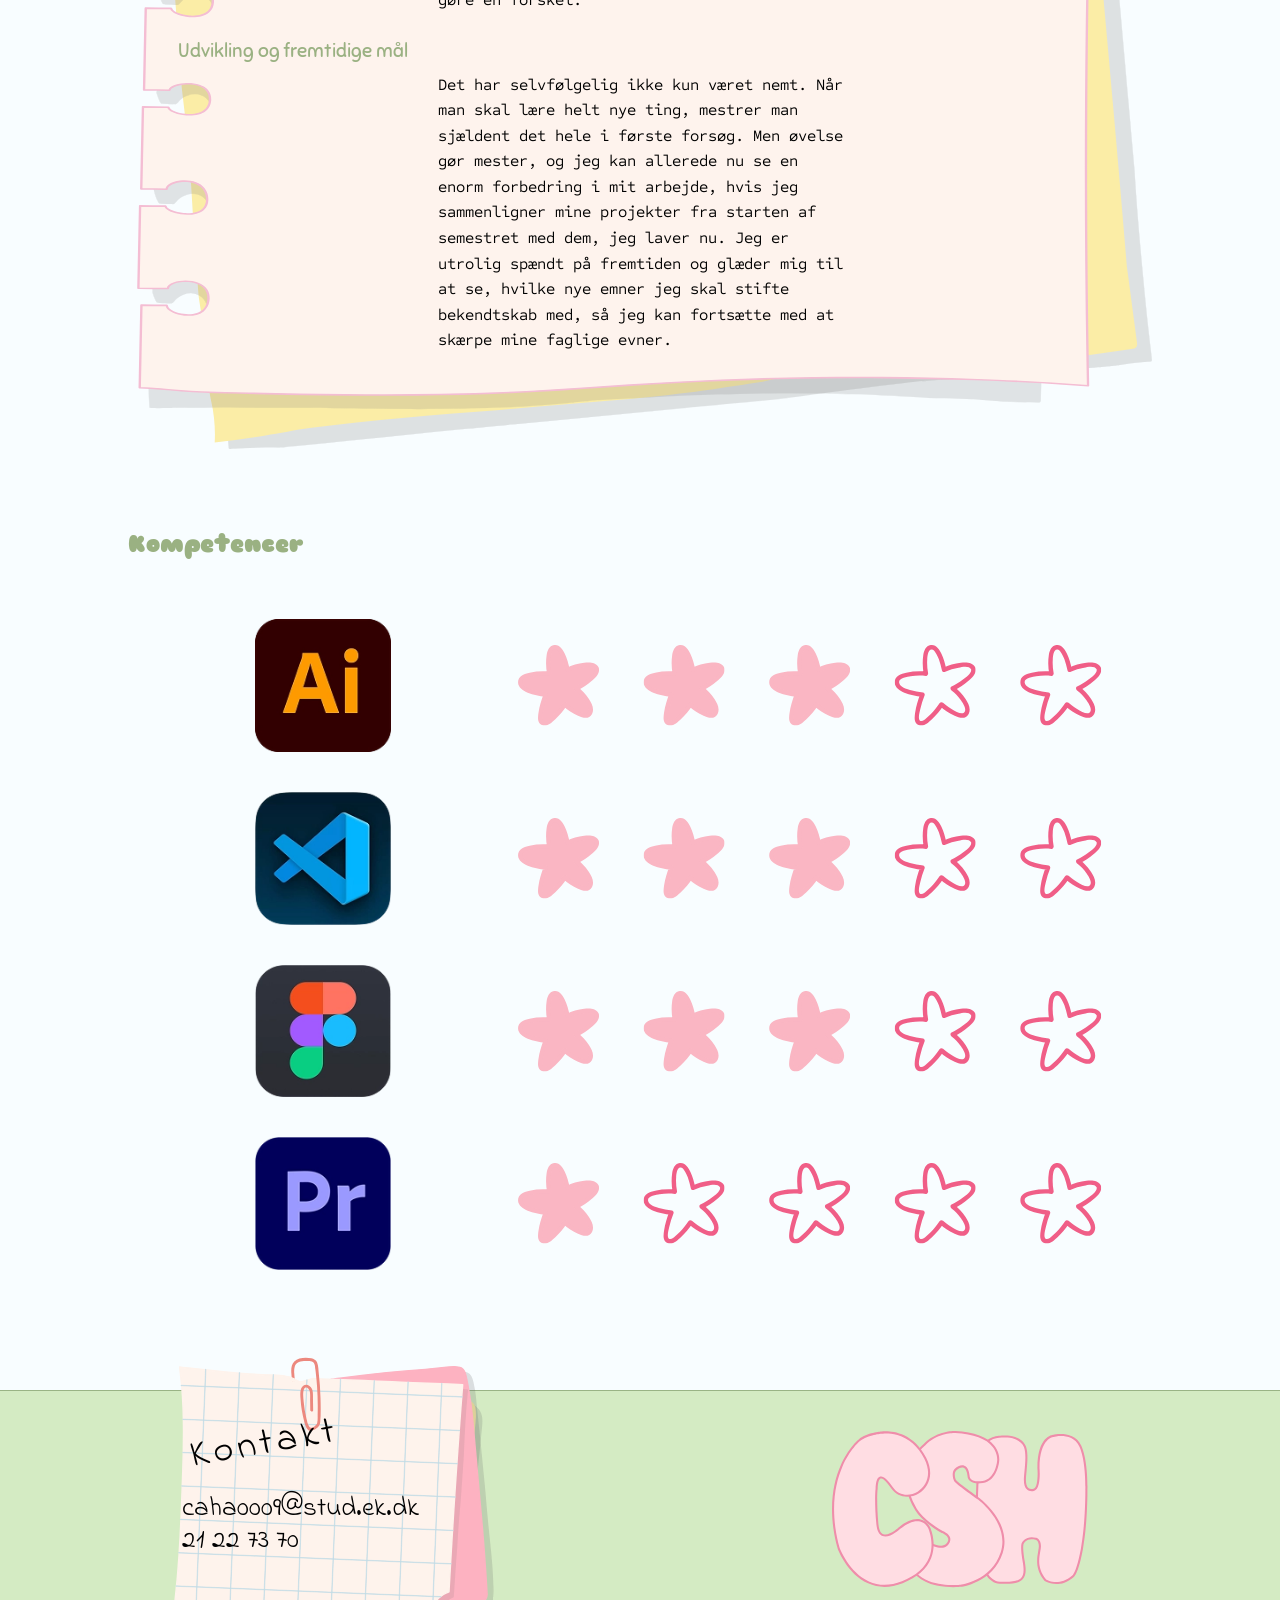
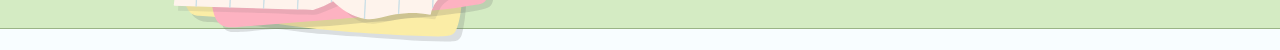
==== commit 19ace393: "rettelse" ====
--- a/ommig.html
+++ b/ommig.html
@@ -14,6 +14,7 @@
 
     <link rel="stylesheet" href="style.css">
     <link rel="stylesheet" href="layout.css">
+    <link rel="icon" href="illutrationer/SVG/fav2.svg" type="image/svg+xml">
 </head>
 
 <body>
@@ -87,25 +88,30 @@
             <div class="tekst_header">
                 <h2>Hvem er jeg</h2>
             </div>
-            <p>Jeg har altid elsket at udfolde mig kreativt, uanset om det har været i form af klassisk tegning,
-                spændende
-                DIY
-                projekter eller andre skøre idéer, hvor kun fantasien sætter grænser. Samtidig har den digitale verden
-                altid
-                fanget min
-                interesse, og jeg har i mange år nydt at bruge min tid på både computerspil og internettet.</p>
-            <p>Da jeg hørte om multimediedesigner uddannelsen, vidste jeg med det samme, at det var det helt rigtige
-                match for mig. Det
-                lød som den perfekte mulighed for at dykke dybere ned i to af de ting, jeg holder allermest af,
-                kombinere det visuelle
-                med det digitale og på sigt skabe en spændende fremtidig karriere inden for branchen.</p>
+            <div class="afsnit">
+                <p>Jeg har altid elsket at udfolde mig kreativt, uanset om det har været i form af klassisk tegning,
+                    spændende
+                    DIY
+                    projekter eller andre skøre idéer, hvor kun fantasien sætter grænser. Samtidig har den digitale
+                    verden
+                    altid
+                    fanget min
+                    interesse, og jeg har i mange år nydt at bruge min tid på både computerspil og internettet.</p>
+                <p>Da jeg hørte om multimediedesigner uddannelsen, vidste jeg med det samme, at det var det helt rigtige
+                    match for mig. Det
+                    lød som den perfekte mulighed for at dykke dybere ned i to af de ting, jeg holder allermest af,
+                    kombinere det visuelle
+                    med det digitale og på sigt skabe en spændende fremtidig karriere inden for branchen.</p>
+            </div>
 
             <h3>Uddannelse</h3>
-            <p>Hanebjerg skole <strong style="color: #7b945b;">2008-2018</strong></p>
-            <p>Midtsjællands Efterskole <strong style="color: #7b945b;">2018-2019</strong></p>
-            <p>Frederiksværk Gymnasie <strong style="color: #7b945b;">2019-2022</strong></p>
-            <p>Roskilde universitet <strong style="color: #7b945b;">2023-2023</strong></p>
-            <p>Erhversakademi København <strong style="color: #7b945b;">2026-</strong></p>
+            <div class="afsnit">
+                <p>Hanebjerg skole <strong style="color: #7b945b;">2008-2018</strong></p>
+                <p>Midtsjællands Efterskole <strong style="color: #7b945b;">2018-2019</strong></p>
+                <p>Frederiksværk Gymnasie <strong style="color: #7b945b;">2019-2022</strong></p>
+                <p>Roskilde universitet <strong style="color: #7b945b;">2023-2023</strong></p>
+                <p>Erhversakademi København <strong style="color: #7b945b;">2026-</strong></p>
+            </div>
             <h3>Erhverserfaring</h3>
             <p>Ungarbejder Normal <strong style="color: #7b945b;">2019-2020</strong></p>
             <p>Elos Medtech <strong style="color: #7b945b;">2022-2022</strong></p>
@@ -116,22 +122,27 @@
                 <h2>Mit 1. semester på EK</h2>
             </div>
             <h3>En motiverende rutsjebanetur</h3>
-            <p>Mit første semester har været en sand rutsjebanetur. Det har både handlet om at skulle vende tilbage til
-                skolebænken
-                efter en lang pause, men i højere grad om pludselig at skulle lære om et fagområde, som jeg selv aktivt
-                har
-                tilvalgt,
-                men aldrig prøvet kræfter med før.</p>
-            <p>Det har været en fuldstændig skøn oplevelse at møde nye mennesker med samme passion og interesse for
-                faget.
-                At høre om
-                mine studiekammeraters synspunkter og inspirationskilder har kun givet mig endnu mere motivation til at
-                gøre
-                mit
-                allerbedste. Efter dette halve år er jeg kun blevet mere interesseret i at lære endnu mere om denne
-                verden,
-                og jeg
-                glæder mig til at se, hvordan jeg kan bruge mine nye kompetencer til at gøre en forskel.</p>
+            <div class="afsnit">
+                <p>Mit første semester har været en sand rutsjebanetur. Det har både handlet om at skulle vende tilbage
+                    til
+                    skolebænken
+                    efter en lang pause, men i højere grad om pludselig at skulle lære om et fagområde, som jeg selv
+                    aktivt
+                    har
+                    tilvalgt,
+                    men aldrig prøvet kræfter med før.</p>
+                <p>Det har været en fuldstændig skøn oplevelse at møde nye mennesker med samme passion og interesse for
+                    faget.
+                    At høre om
+                    mine studiekammeraters synspunkter og inspirationskilder har kun givet mig endnu mere motivation til
+                    at
+                    gøre
+                    mit
+                    allerbedste. Efter dette halve år er jeg kun blevet mere interesseret i at lære endnu mere om denne
+                    verden,
+                    og jeg
+                    glæder mig til at se, hvordan jeg kan bruge mine nye kompetencer til at gøre en forskel.</p>
+            </div>
             <h3>Udvikling og fremtidige mål</h3>
             <p>Det har selvfølgelig ikke kun været nemt. Når man skal lære helt nye ting, mestrer man sjældent det hele
                 i
--- a/style.css
+++ b/style.css
@@ -32,7 +32,7 @@
 /*************** General *********************/
 
 body {
-  background-color: #f1f1f1;
+  background-color: var(--color-background);
   display: grid;
   grid-template-rows: auto 1fr auto;
   min-height: 100svh;
@@ -48,27 +48,29 @@
 
 .menu_desktop {
   display: flex;
+  align-items: center;
   justify-content: space-between;
 }
 
 .navn_desktop {
   font-family: var(--font-family-navn);
   color: var(--color-navn);
-  font-size: 2rem;
+  font-size: 3rem;
   margin: 0;
-  text-align: left;
+  padding-left: 22%;
 }
 
 /* Navbar container */
 .navbar {
   overflow: hidden;
   font-family: var(--font-family-tekst);
+  margin-left: -122%;
 }
 
 /* Links inside the navbar */
 .navbar a {
   float: left;
-  font-size: 16px;
+  font-size: 1.5rem;
   color: var(--color-nav);
   text-align: center;
   padding: 14px 16px;
@@ -84,7 +86,7 @@
 
 /* Dropdown button */
 .dropdown .dropbtn {
-  font-size: 16px;
+  font-size: 1.5rem;
   border: none;
   outline: none;
   color: var(--color-nav);
@@ -97,23 +99,26 @@
 /* Add a red background color to navbar links on hover */
 .navbar a:hover,
 .dropdown:hover .dropbtn {
-  background-color: red;
+  background-color: #bbda93;
+  border-radius: 10px;
+  color: #ffedf1;
 }
 
 /* Dropdown content (hidden by default) */
 .dropdown-content {
   display: none;
   position: absolute;
-  background-color: #f9f9f9;
+  background-color: #ffffff;
+  border-radius: 10px;
   min-width: 160px;
   box-shadow: 0px 8px 16px 0px rgba(0, 0, 0, 0.2);
-  z-index: 1;
+  z-index: 20;
 }
 
 /* Links inside the dropdown */
 .dropdown-content a {
   float: none;
-  color: black;
+  color: var(--color-nav);
   padding: 12px 16px;
   text-decoration: none;
   display: block;
@@ -122,7 +127,8 @@
 
 /* Add a grey background color to dropdown links on hover */
 .dropdown-content a:hover {
-  background-color: #ddd;
+  background-color: #f795aa;
+  color: #e7f7d4;
 }
 
 /* Show the dropdown menu on hover */
@@ -162,6 +168,7 @@
   .menu a {
     display: block;
     padding: 5%;
+    font-family: var(--font-family-tekst);
     color: var(--color-nav);
     text-decoration: none;
     transition: color 0.3s;
@@ -169,7 +176,9 @@
   }
 
   .menu a:hover {
-    color: #ff0000;
+    background-color: #f795aa;
+    color: #e7f7d4;
+    border-radius: 10px;
   }
 
   .burger {
@@ -223,7 +232,7 @@
 
   nav.active .menu {
     display: block;
-    background-color: #e4f1f7;
+    background-color: #ffffff;
     position: absolute;
     border-radius: 10px;
     top: 20%;
@@ -321,6 +330,11 @@
   font-weight: 500;
 }
 
+.mig h2,
+.semester1 h2 {
+  padding-bottom: 10px;
+}
+
 .tema3_formol {
   padding-top: 90px;
 }
@@ -332,11 +346,15 @@
 p {
   font-family: var(--font-family-tekst);
   font-size: 16px;
-  line-height: 1.5rem;
+  line-height: 1.6rem;
   max-width: 45ch;
   text-align: left;
   margin: 0 auto;
   margin-bottom: 1rem;
+}
+
+.afsnit {
+  padding-bottom: 10px;
 }
 
 .tema2_img,
@@ -377,8 +395,8 @@
   background-position: center;
   padding-right: 50px;
   padding-left: 50px;
-  padding-top: 60px;
-  padding-bottom: 60px;
+  padding-top: 70px;
+  padding-bottom: 80px;
 }
 
 .tekst_header h2 {
@@ -397,7 +415,7 @@
 .semester1 h3 {
   font-family: var(--font-family-header);
   font-weight: 400;
-  padding-bottom: -80px;
+  padding-bottom: 10px;
   color: #9ab182;
 }
 
--- a/layout.css
+++ b/layout.css
@@ -7,4 +7,90 @@
   .tema2_img {
     order: 1;
   }
+  main {
+    margin-inline: 10%;
+  }
+  .portfolio {
+    width: 60%;
+    padding-bottom: 20px;
+    margin-top: 20px;
+  }
+
+  .menu_desktop {
+    margin-bottom: 70px;
+  }
+  .mapper {
+    display: grid;
+  }
+
+  .layer-1,
+  .layer-2,
+  .layer-3,
+  .layer-4,
+  .layer-5,
+  .layer-6 {
+    width: 60%;
+    place-self: center;
+  }
+  .text_layer-1 {
+    top: 40%;
+  }
+  .text_layer-1 h1 {
+    font-size: 3rem;
+  }
+  .text_layer-2,
+  .text_layer-3,
+  .text_layer-4,
+  .text_layer-5 {
+    font-size: 1.5rem;
+  }
+
+  .tema2 {
+    background-image: url(illutrationer/tema2_folder.svg);
+  }
+  .tema3 {
+    background-image: url(illutrationer/tema3_folder.svg);
+  }
+  .tema4 {
+    background-image: url(illutrationer/tema4_folder.svg);
+  }
+  .tema5 {
+    background-image: url(illutrationer/tema5_folder.svg);
+  }
+  .tema2,
+  .tema3,
+  .tema4,
+  .tema5 {
+    background-position: center;
+    width: 100%;
+  }
+
+  .tema_tekst p {
+    max-width: 65ch;
+  }
+
+  .tema4 footer {
+    margin-top: 150px;
+  }
+
+  footer a {
+    width: 40%;
+  }
+  .notes {
+    width: 110%;
+  }
+  .kontakt {
+    margin-top: -15%;
+  }
+  .kontakt_text {
+    margin-top: -78%;
+    left: 4%;
+  }
+  .kontakt p {
+    font-size: 1.7rem;
+  }
+  .kontakt h5 {
+    font-size: 2.4rem;
+    padding-bottom: 40px;
+  }
 }
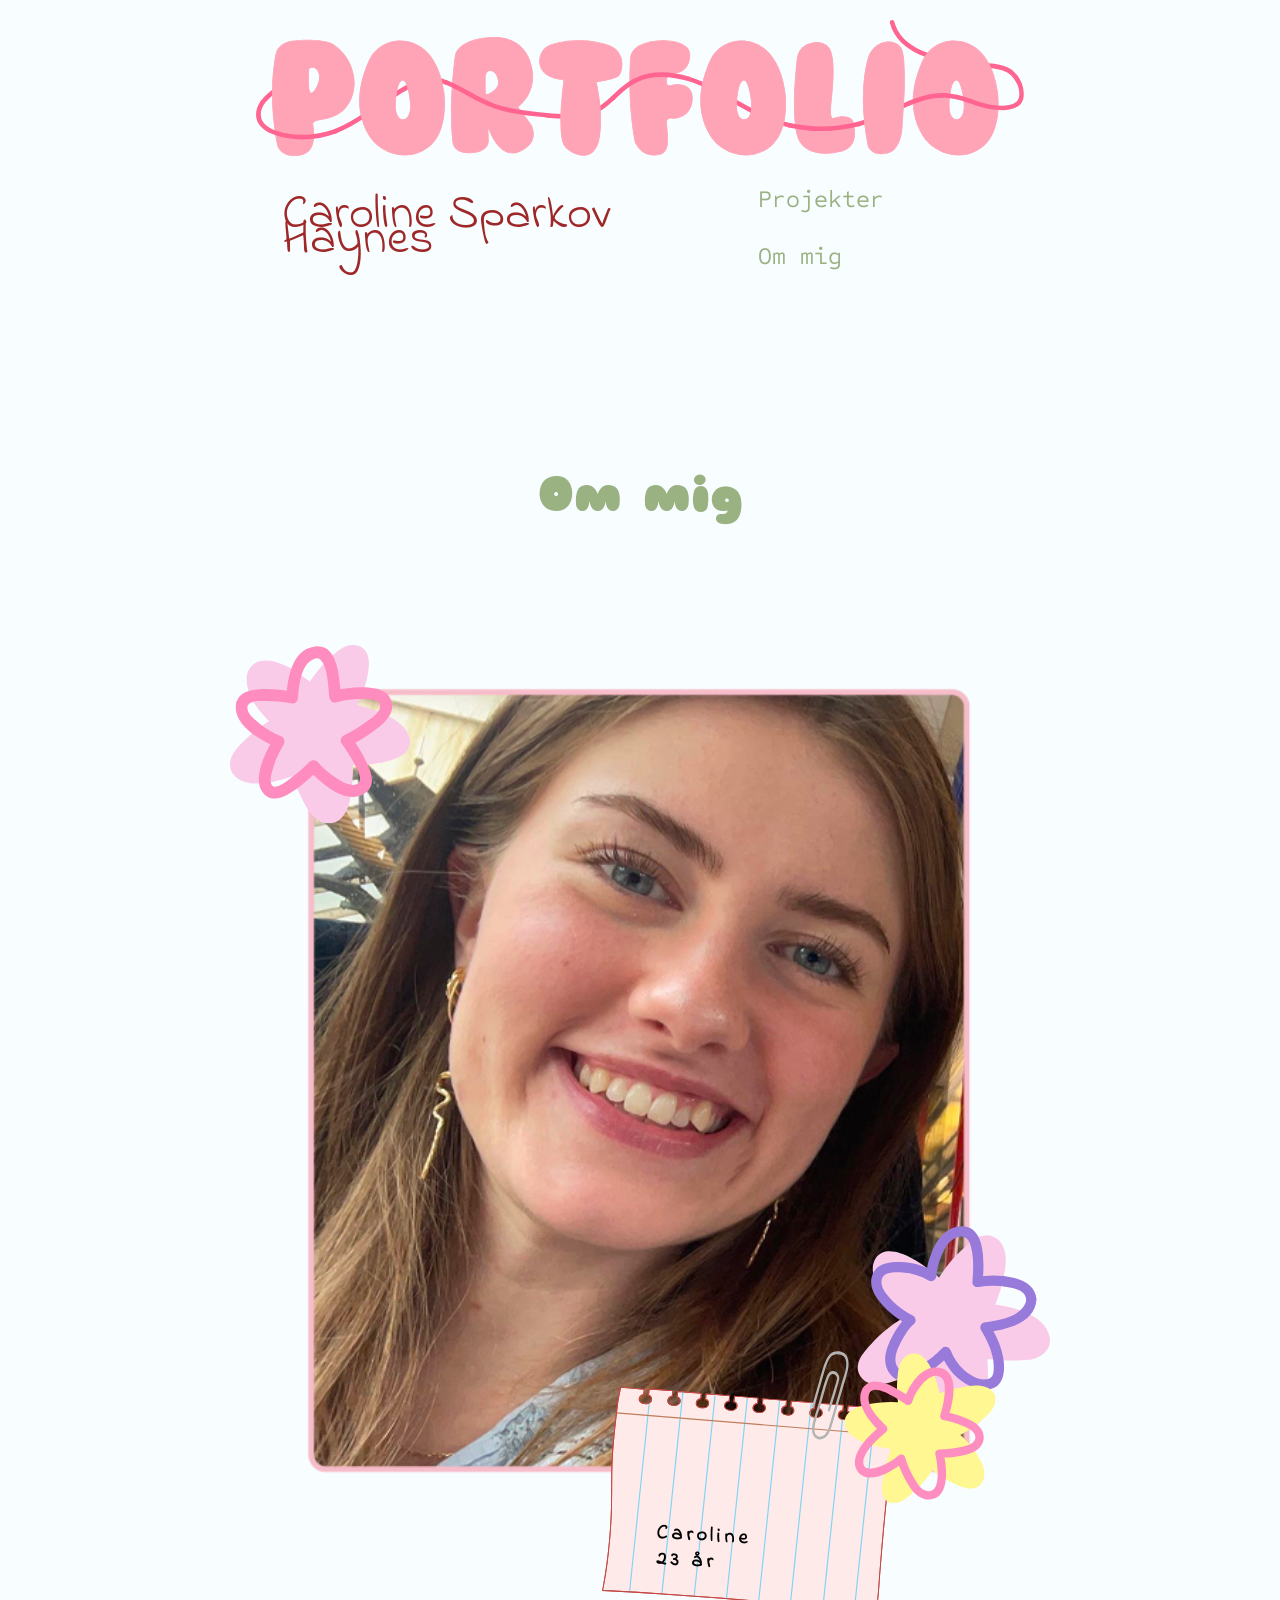
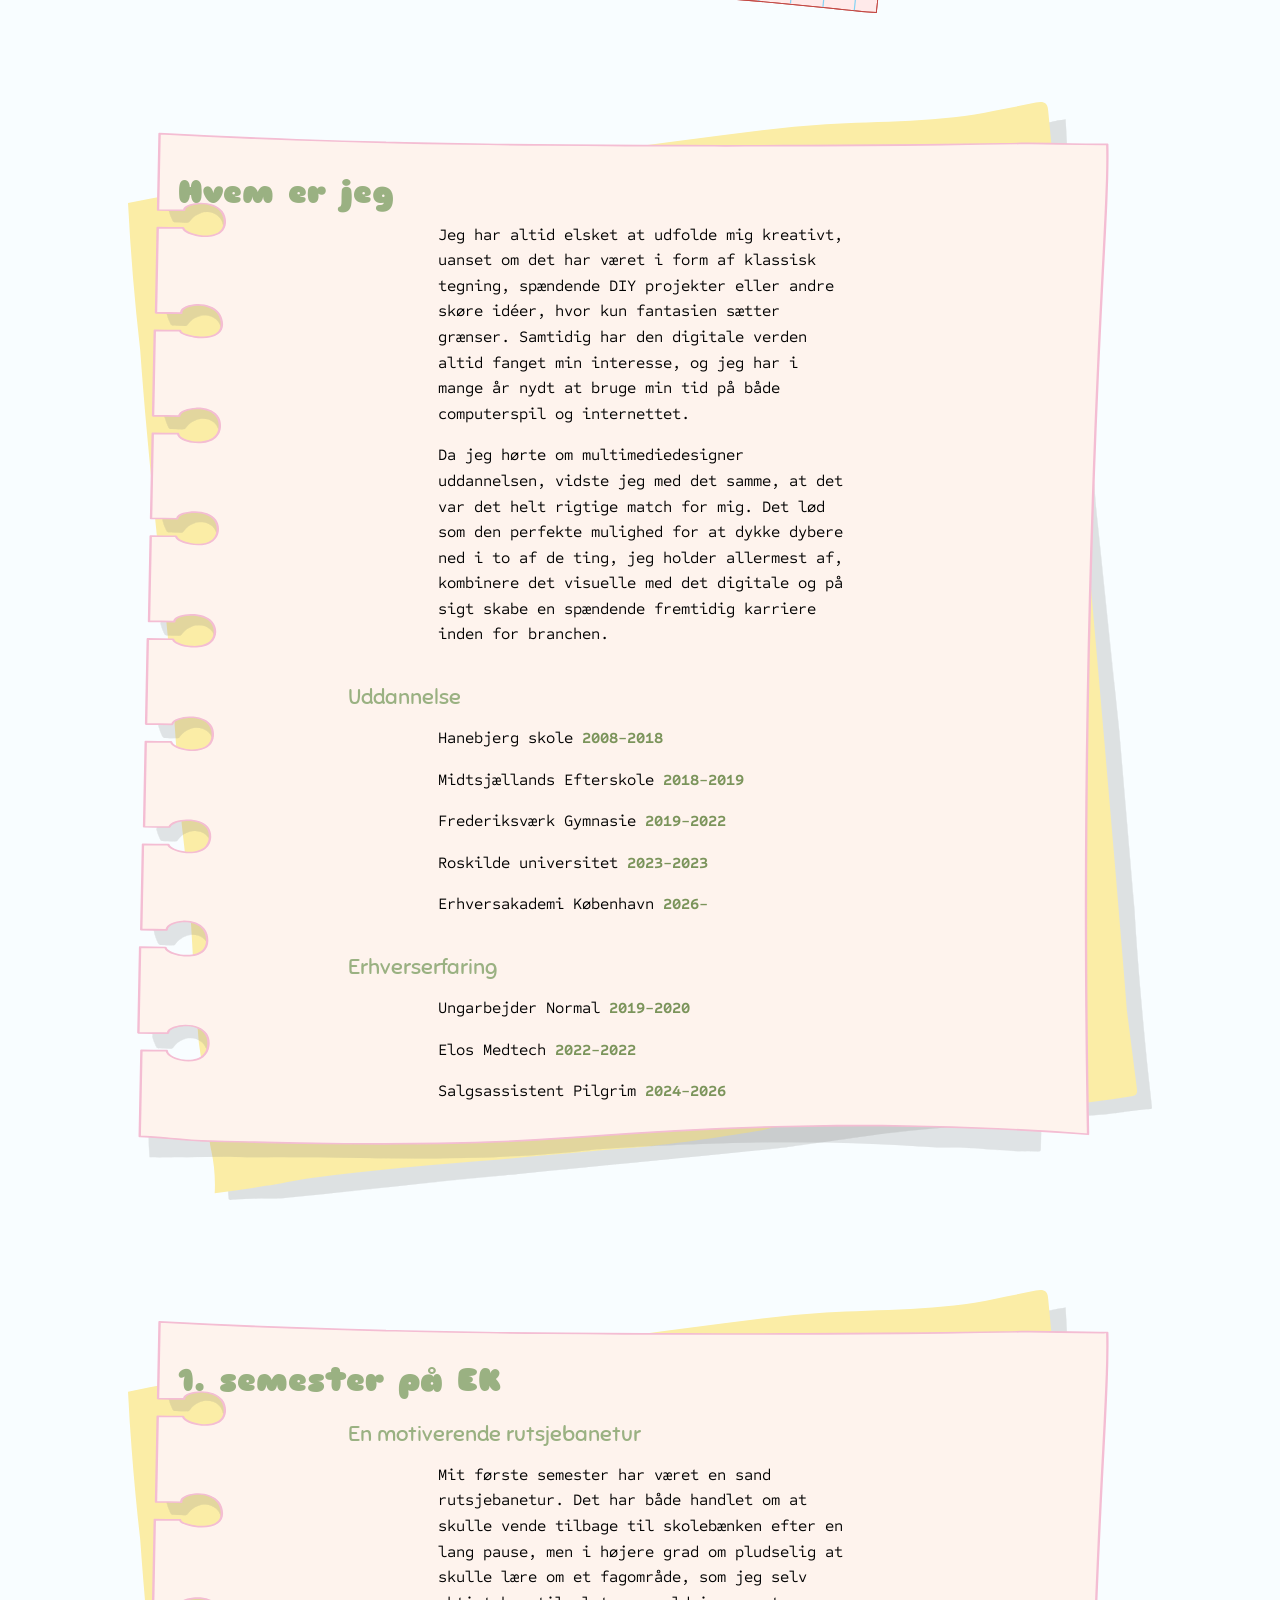
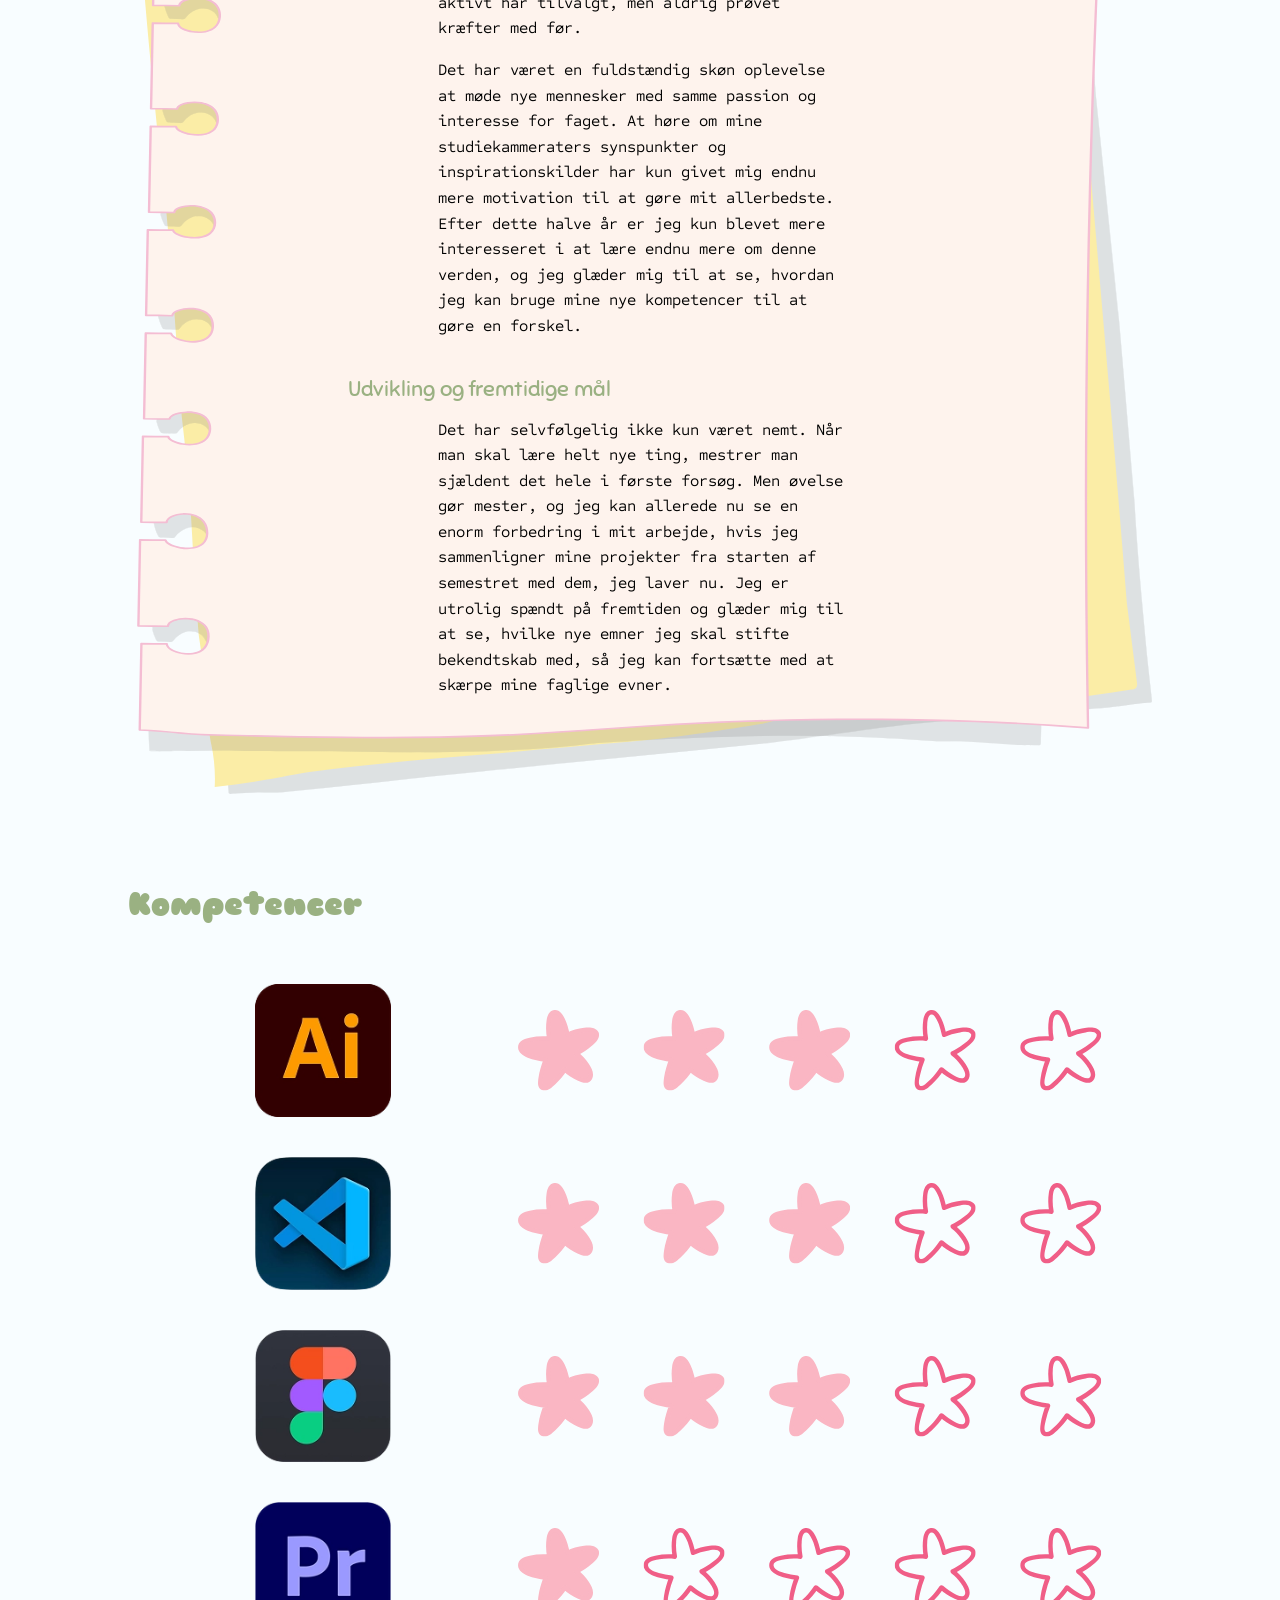
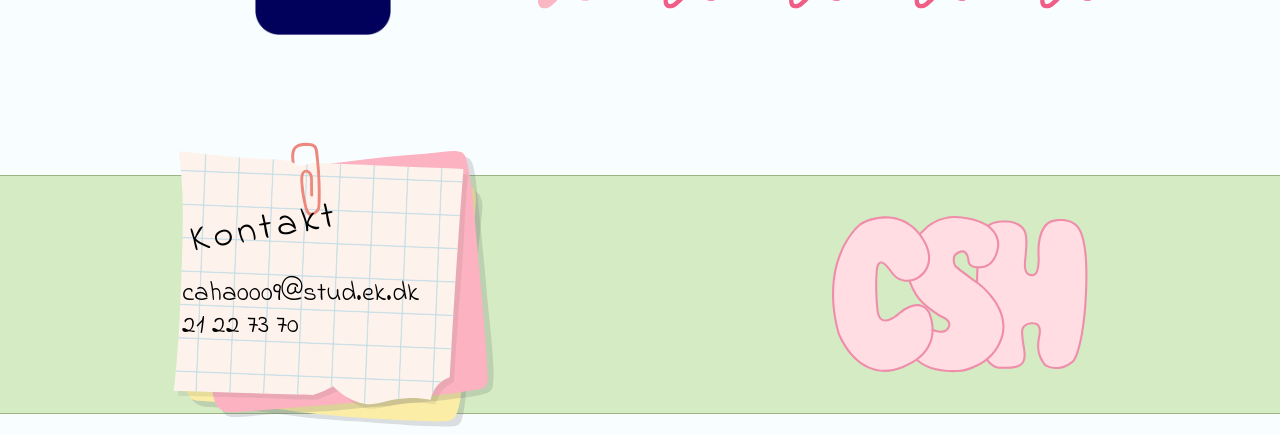
==== commit 261d6a1a: "Mobil Dona" ====
--- a/ommig.html
+++ b/ommig.html
@@ -119,7 +119,7 @@
         </div>
         <div class="semester1">
             <div class="tekst_header">
-                <h2>Mit 1. semester på EK</h2>
+                <h2>1. semester på EK</h2>
             </div>
             <h3>En motiverende rutsjebanetur</h3>
             <div class="afsnit">
--- a/style.css
+++ b/style.css
@@ -38,7 +38,36 @@
   min-height: 100svh;
 }
 
+main {
+  margin-inline: 4%;
+}
+
+h1 {
+  text-align: center;
+  font-family: var(--font-family-header);
+  color: #9ab182;
+  margin-top: 70px;
+  margin-bottom: 80px;
+  font-size: 32px;
+}
+
+p {
+  font-family: var(--font-family-tekst);
+  font-size: 16px;
+  line-height: 1.6rem;
+  max-width: 45ch;
+  text-align: left;
+  margin: 0 auto;
+  margin-bottom: 1rem;
+}
+
+.afsnit {
+  padding-bottom: 10px;
+}
+
 /*************** Header *********************/
+
+/*** Portfolio Header Mobil ***/
 
 .portfolio {
   width: 95%;
@@ -46,10 +75,15 @@
   margin-top: 4%;
 }
 
+/*** Menu Desktop ***/
+
 .menu_desktop {
   display: flex;
+  width: 56%;
+  max-width: 1068px;
+  margin: 15px auto 40px auto;
+  justify-content: space-between;
   align-items: center;
-  justify-content: space-between;
 }
 
 .navn_desktop {
@@ -57,17 +91,15 @@
   color: var(--color-navn);
   font-size: 3rem;
   margin: 0;
-  padding-left: 22%;
-}
-
-/* Navbar container */
+  padding-left: 0;
+}
+
 .navbar {
   overflow: hidden;
   font-family: var(--font-family-tekst);
-  margin-left: -122%;
-}
-
-/* Links inside the navbar */
+  margin-left: 0;
+}
+
 .navbar a {
   float: left;
   font-size: 1.5rem;
@@ -77,14 +109,14 @@
   text-decoration: none;
 }
 
-/* The dropdown container */
+/*** Dropdown Menu ***/
+
 .dropdown {
   float: left;
   overflow: hidden;
   z-index: 500;
 }
 
-/* Dropdown button */
 .dropdown .dropbtn {
   font-size: 1.5rem;
   border: none;
@@ -92,11 +124,10 @@
   color: var(--color-nav);
   padding: 14px 16px;
   background-color: inherit;
-  font-family: inherit; /* Important for vertical align on mobile phones */
-  margin: 0; /* Important for vertical align on mobile phones */
-}
-
-/* Add a red background color to navbar links on hover */
+  font-family: inherit;
+  margin: 0;
+}
+
 .navbar a:hover,
 .dropdown:hover .dropbtn {
   background-color: #bbda93;
@@ -104,7 +135,6 @@
   color: #ffedf1;
 }
 
-/* Dropdown content (hidden by default) */
 .dropdown-content {
   display: none;
   position: absolute;
@@ -115,7 +145,6 @@
   z-index: 20;
 }
 
-/* Links inside the dropdown */
 .dropdown-content a {
   float: none;
   color: var(--color-nav);
@@ -125,13 +154,11 @@
   text-align: left;
 }
 
-/* Add a grey background color to dropdown links on hover */
 .dropdown-content a:hover {
   background-color: #f795aa;
   color: #e7f7d4;
 }
 
-/* Show the dropdown menu on hover */
 .dropdown:hover .dropdown-content {
   display: block;
 }
@@ -139,18 +166,22 @@
 .menu_mobil {
   display: none;
 }
+
+/*** Menu Mobil ***/
+
 @media screen and (max-width: 800px) {
-  header {
-    display: grid;
-    grid-auto-flow: column;
-    grid-template-rows: 1fr 1fr;
-  }
   .navn_mobil {
     font-family: var(--font-family-navn);
     color: #9e2828;
     font-size: 35px;
     margin-left: 5%;
     margin-top: 2%;
+  }
+
+  .menu_mobil {
+    display: flex;
+    justify-content: space-between;
+    align-items: center;
   }
 
   .menu {
@@ -185,9 +216,7 @@
     width: 30px;
     height: 20px;
     cursor: pointer;
-    justify-self: end;
     margin-right: 7%;
-    margin-top: -8%;
   }
 
   .burger .line {
@@ -198,16 +227,13 @@
     margin-bottom: 5px;
     transition: 0.2s linear;
   }
+
   .menu_desktop {
     display: none;
   }
 
   .menu {
     display: none;
-  }
-
-  .menu_mobil {
-    display: block;
   }
 
   .burger {
@@ -215,6 +241,7 @@
     background-color: transparent;
     border: 0;
   }
+
   .burger.active .line:nth-child(1) {
     transform: rotate(45deg) translate(5px, 5px);
     transition: 0.2s linear;
@@ -251,111 +278,193 @@
   }
 }
 
-/*************** Main *********************/
-
-main {
-  margin-inline: 4%;
-}
-
-h1 {
-  text-align: center;
-  font-family: var(--font-family-header);
-  color: #9ab182;
-  margin-bottom: 80px;
-  font-size: 35px;
-}
+/*************** Forside *********************/
+
+.mapper {
+  position: relative;
+  height: 100%;
+  padding-top: 90px;
+}
+
+.layer-1 {
+  position: absolute;
+  bottom: 0;
+  z-index: 6;
+  width: 100%;
+  aspect-ratio: 558.41/316.15;
+}
+.layer-2 {
+  position: absolute;
+  bottom: 0;
+  z-index: 5;
+  width: 100%;
+  aspect-ratio: 558.41/348.58;
+}
+.layer-3 {
+  position: absolute;
+  bottom: 0;
+  z-index: 4;
+  width: 100%;
+  aspect-ratio: 558.41/397.45;
+}
+.layer-4 {
+  position: absolute;
+  bottom: 0;
+  z-index: 3;
+  width: 100%;
+  aspect-ratio: 558.41/448.36;
+}
+.layer-5 {
+  position: absolute;
+  bottom: 0;
+  z-index: 2;
+  width: 100%;
+  aspect-ratio: 558.41/496.61;
+}
+.layer-6 {
+  z-index: 1;
+  width: 100%;
+  aspect-ratio: 558.41/517.25;
+}
+
+.text_layer-2,
+.text_layer-3,
+.text_layer-4,
+.text_layer-5 {
+  font-family: var(--font-family-tekst);
+  color: #353535;
+}
+.text_layer-1 {
+  position: absolute;
+  bottom: 18%;
+  left: 50%;
+  rotate: 5deg;
+}
+.text_layer-1 h1 {
+  font-size: 28px;
+}
+.text_layer-2 {
+  position: absolute;
+  top: 4%;
+  left: 12%;
+}
+.layer-2:hover {
+  bottom: 5%;
+  transition: 0.5s;
+}
+.text_layer-3 {
+  position: absolute;
+  top: 4%;
+  left: 76.5%;
+}
+.layer-3:hover {
+  bottom: 5%;
+  transition: 0.5s;
+}
+.text_layer-4 {
+  position: absolute;
+  top: 4%;
+  left: 14%;
+}
+.layer-4:hover {
+  bottom: 5%;
+  transition: 0.5s;
+}
+.text_layer-5 {
+  position: absolute;
+  top: 3%;
+  left: 75%;
+}
+.layer-5:hover {
+  bottom: 5%;
+  transition: 0.5s;
+}
+
+/*************** Projekt Sider/Tema Sider *********************/
+
+/*** Tema 4 h1 ***/
+
+.tema4_h1 {
+  font-size: 28px;
+}
+.tema4_h1 span {
+  font-size: 32px;
+}
+
+/*****************/
+
+/*** Tema Formål & Overskifter ***/
 
 .tema2 {
   background-image: url(illutrationer/SVG/pink2.svg);
+  padding-bottom: 5px;
 }
 .tema3 {
   background-image: url(illutrationer/SVG/gul2.svg);
-  background-repeat: no-repeat;
   padding-bottom: 130px;
-  position: relative;
-  z-index: 1;
 }
 .tema4 {
   background-image: url(illutrationer/SVG/darkpink2.svg);
+  padding-bottom: 5px;
 }
 .tema5 {
   background-image: url(illutrationer/SVG/green2.svg);
-}
-.tema2,
-.tema4,
-.tema5 {
-  background-repeat: no-repeat;
   padding-bottom: 5px;
-  position: relative;
-  z-index: 1;
 }
 .tema2,
 .tema3,
 .tema4,
 .tema5 {
   font-family: var(--font-family-tekst);
+  background-repeat: no-repeat;
+  position: relative;
+  z-index: 1;
 }
 
 .tema2 h2,
 .tema4 h2 {
+  max-width: 45ch;
+  margin: 0 auto;
+  text-align: left;
+  box-sizing: border-box;
   padding-top: 15px;
-  font-size: 20px;
+  padding-left: 45px;
+  font-size: 24px;
   font-weight: 500;
-  padding-left: 48px;
+}
+
+.tema3 h2,
+.tema5 h2 {
+  max-width: 45ch;
+  margin: 0 auto;
+  text-align: right;
+  box-sizing: border-box;
+  padding-top: 15px;
+  padding-right: 45px;
+  font-size: 24px;
+  font-weight: 500;
 }
 
 .tema2 h3,
-.tema4 h3 {
+.tema3 h3,
+.tema4 h3,
+.tema5 h3 {
+  max-width: 45ch;
+  margin: 0 auto;
+  text-align: left;
+  box-sizing: border-box;
   padding-top: 30px;
-  padding-left: 14px;
+  padding-left: 15px;
   padding-bottom: 10px;
   font-size: 20px;
   font-weight: 500;
 }
 
-.tema3 h2,
-.tema5 h2 {
-  padding-top: 15px;
-  font-size: 20px;
-  font-weight: 500;
-  padding-left: 73%;
-}
-
-.tema3 h3,
-.tema5 h3 {
-  padding-top: 30px;
-  padding-left: 14px;
-  padding-bottom: 10px;
-  font-size: 20px;
-  font-weight: 500;
-}
-
-.mig h2,
-.semester1 h2 {
-  padding-bottom: 10px;
-}
-
 .tema3_formol {
   padding-top: 90px;
 }
 
-.tema2_note h3 {
-  padding-bottom: 0.5rem;
-}
-
-p {
-  font-family: var(--font-family-tekst);
-  font-size: 16px;
-  line-height: 1.6rem;
-  max-width: 45ch;
-  text-align: left;
-  margin: 0 auto;
-  margin-bottom: 1rem;
-}
-
-.afsnit {
-  padding-bottom: 10px;
-}
+/*** Tema Billeder & Tekst ***/
 
 .tema2_img,
 .tema2_img_galleri,
@@ -367,7 +476,7 @@
 .tema5_img_galleri {
   background-image: url(images/folder.svg);
   background-repeat: no-repeat;
-  margin-top: 100px;
+  margin-top: 150px;
   margin-bottom: 30px;
 }
 
@@ -401,10 +510,12 @@
 
 .tekst_header h2 {
   font-family: var(--font-family-header);
+  font-size: 2rem;
   font-weight: 600;
   padding-bottom: -80px;
   color: #9ab182;
 }
+
 .tema2_note_long h3,
 .tema3_note h3,
 .tema3_note_long h3,
@@ -414,10 +525,18 @@
 .mig h3,
 .semester1 h3 {
   font-family: var(--font-family-header);
+  font-size: 1.35rem;
   font-weight: 400;
-  padding-bottom: 10px;
   color: #9ab182;
-}
+  max-width: 45ch;
+  margin: 0 auto;
+  text-align: left;
+  box-sizing: border-box;
+  padding-top: 10px;
+  padding-bottom: 15px;
+}
+
+/*** Link Til Sites ***/
 
 .tema2_site {
   background-image: url(illutrationer/link_tema2.svg);
@@ -431,6 +550,7 @@
 .tema5_site {
   background-image: url(illutrationer/link_tema5.svg);
 }
+
 .tema2_site,
 .tema3_site,
 .tema4_site,
@@ -468,6 +588,78 @@
   color: #8eaa6a;
 }
 
+/*************** Om Mig *********************/
+
+.portrait_wrapper {
+  display: block;
+  margin-inline: auto;
+  width: 80%;
+  aspect-ratio: 557/657;
+  height: auto;
+}
+.portrait_group {
+  position: relative;
+}
+.portrait {
+  position: absolute;
+  width: 100%;
+}
+.pinkblomst {
+  position: absolute;
+  width: 100%;
+}
+.lillablomst {
+  position: absolute;
+  width: 100%;
+}
+.portrait_note {
+  position: absolute;
+  width: 100%;
+}
+.om_mig {
+  position: absolute;
+  bottom: 3%;
+  left: 52%;
+}
+.om_mig p {
+  font-family: var(--font-family-navn);
+  font-size: 20px;
+  font-weight: 600;
+  line-height: 10px;
+  letter-spacing: 4px;
+  rotate: 4deg;
+}
+.gulblomst {
+  position: absolute;
+  width: 100%;
+}
+
+.mig {
+  margin-top: 90px;
+  margin-bottom: 90px;
+}
+.semester1 {
+  margin-bottom: 90px;
+}
+.kompetencer {
+  display: grid;
+  grid-template-columns: 1fr 1.5fr;
+  row-gap: 40px;
+  align-items: center;
+  justify-items: center;
+  margin-right: 50px;
+  margin-top: 60px;
+}
+
+.ikoner {
+  width: 35%;
+}
+
+.mig h2,
+.semester1 h2 {
+  padding-bottom: 10px;
+}
+
 /*************** Footer *********************/
 
 footer {
@@ -479,7 +671,7 @@
   justify-items: center;
   align-items: center;
   position: relative;
-  margin-top: 120px;
+  margin-top: 140px;
   padding-block: 40px;
 }
 
@@ -523,169 +715,3 @@
 footer a {
   width: 70%;
 }
-
-.mapper {
-  position: relative;
-  height: 100%;
-  padding-top: 50px;
-}
-
-.layer-1 {
-  position: absolute;
-  bottom: 0;
-  z-index: 6;
-  width: 100%;
-  aspect-ratio: 558.41/316.15;
-}
-.layer-2 {
-  position: absolute;
-  bottom: 0;
-  z-index: 5;
-  width: 100%;
-  aspect-ratio: 558.41/348.58;
-}
-.layer-3 {
-  position: absolute;
-  bottom: 0;
-  z-index: 4;
-  width: 100%;
-  aspect-ratio: 558.41/397.45;
-}
-.layer-4 {
-  position: absolute;
-  bottom: 0;
-  z-index: 3;
-  width: 100%;
-  aspect-ratio: 558.41/448.36;
-}
-.layer-5 {
-  position: absolute;
-  bottom: 0;
-  z-index: 2;
-  width: 100%;
-  aspect-ratio: 558.41/496.61;
-}
-.layer-6 {
-  z-index: 1;
-  width: 100%;
-  aspect-ratio: 558.41/517.25;
-}
-
-.text_layer-2,
-.text_layer-3,
-.text_layer-4,
-.text_layer-5 {
-  font-family: var(--font-family-tekst);
-  color: #353535;
-}
-
-.text_layer-1 {
-  position: absolute;
-  bottom: 18%;
-  left: 50%;
-  rotate: 5deg;
-}
-.text_layer-1 h1 {
-  font-size: 28px;
-}
-.text_layer-2 {
-  position: absolute;
-  top: 4%;
-  left: 12%;
-}
-.layer-2:hover {
-  bottom: 5%;
-  transition: 0.5s;
-}
-.text_layer-3 {
-  position: absolute;
-  top: 4%;
-  left: 76.5%;
-}
-.layer-3:hover {
-  bottom: 5%;
-  transition: 0.5s;
-}
-.text_layer-4 {
-  position: absolute;
-  top: 4%;
-  left: 14%;
-}
-.layer-4:hover {
-  bottom: 5%;
-  transition: 0.5s;
-}
-.text_layer-5 {
-  position: absolute;
-  top: 3%;
-  left: 75%;
-}
-.layer-5:hover {
-  bottom: 5%;
-  transition: 0.5s;
-}
-
-.portrait_wrapper {
-  display: block;
-  margin-inline: auto;
-  width: 80%;
-  aspect-ratio: 557/657;
-  height: auto;
-}
-.potrait_group {
-  position: relative;
-}
-.portrait {
-  position: absolute;
-  width: 80%;
-}
-.pinkblomst {
-  position: absolute;
-  width: 80%;
-}
-.lillablomst {
-  position: absolute;
-  width: 80%;
-}
-.portrait_note {
-  position: absolute;
-  width: 80%;
-}
-.om_mig {
-  position: absolute;
-  bottom: 3%;
-  left: 52%;
-}
-.om_mig p {
-  font-family: var(--font-family-navn);
-  font-size: 20px;
-  font-weight: 600;
-  line-height: 10px;
-  letter-spacing: 4px;
-  rotate: 4deg;
-}
-.gulblomst {
-  position: absolute;
-  width: 80%;
-}
-
-.mig {
-  margin-top: 100px;
-  margin-bottom: 50px;
-}
-.semester1 {
-  margin-bottom: 80px;
-}
-.kompetencer {
-  display: grid;
-  grid-template-columns: 1fr 1.5fr;
-  row-gap: 40px;
-  align-items: center;
-  justify-items: center;
-  margin-right: 50px;
-  margin-top: 60px;
-}
-
-.ikoner {
-  width: 35%;
-}
--- a/layout.css
+++ b/layout.css
@@ -11,9 +11,18 @@
     margin-inline: 10%;
   }
   .portfolio {
-    width: 60%;
-    padding-bottom: 20px;
-    margin-top: 20px;
+    width: 60% !important; /* Keeps your preferred 60% size */
+    margin: 20px auto 0 auto !important;
+    max-width: 1200px;
+    display: flex;
+    flex-direction: column;
+    align-items: center;
+  }
+
+  .portfolio img {
+    width: 100% !important;
+    height: auto !important;
+    display: block;
   }
 
   .menu_desktop {
@@ -33,7 +42,7 @@
     place-self: center;
   }
   .text_layer-1 {
-    top: 40%;
+    top: 15%;
   }
   .text_layer-1 h1 {
     font-size: 3rem;
@@ -43,6 +52,11 @@
   .text_layer-4,
   .text_layer-5 {
     font-size: 1.5rem;
+  }
+
+  h1 {
+    font-size: 3rem;
+    padding-block: 40px;
   }
 
   .tema2 {
@@ -63,8 +77,40 @@
   .tema5 {
     background-position: center;
     width: 100%;
+    display: grid;
+    justify-content: center;
+  }
+  .tema2 h2,
+  .tema4 h2 {
+    font-size: 25px;
+    font-weight: 500;
+    padding-left: 28px;
   }
 
+  .tema2 h3,
+  .tema4 h3 {
+    margin: 0;
+    padding-left: 0;
+    font-size: 20px;
+    font-weight: 500;
+  }
+
+  .tema3 h2,
+  .tema5 h2 {
+    padding-top: 15px;
+    font-size: 20px;
+    font-weight: 500;
+    padding-left: 73%;
+  }
+
+  .tema3 h3,
+  .tema5 h3 {
+    padding-top: 30px;
+    padding-left: 14px;
+    padding-bottom: 10px;
+    font-size: 20px;
+    font-weight: 500;
+  }
   .tema_tekst p {
     max-width: 65ch;
   }
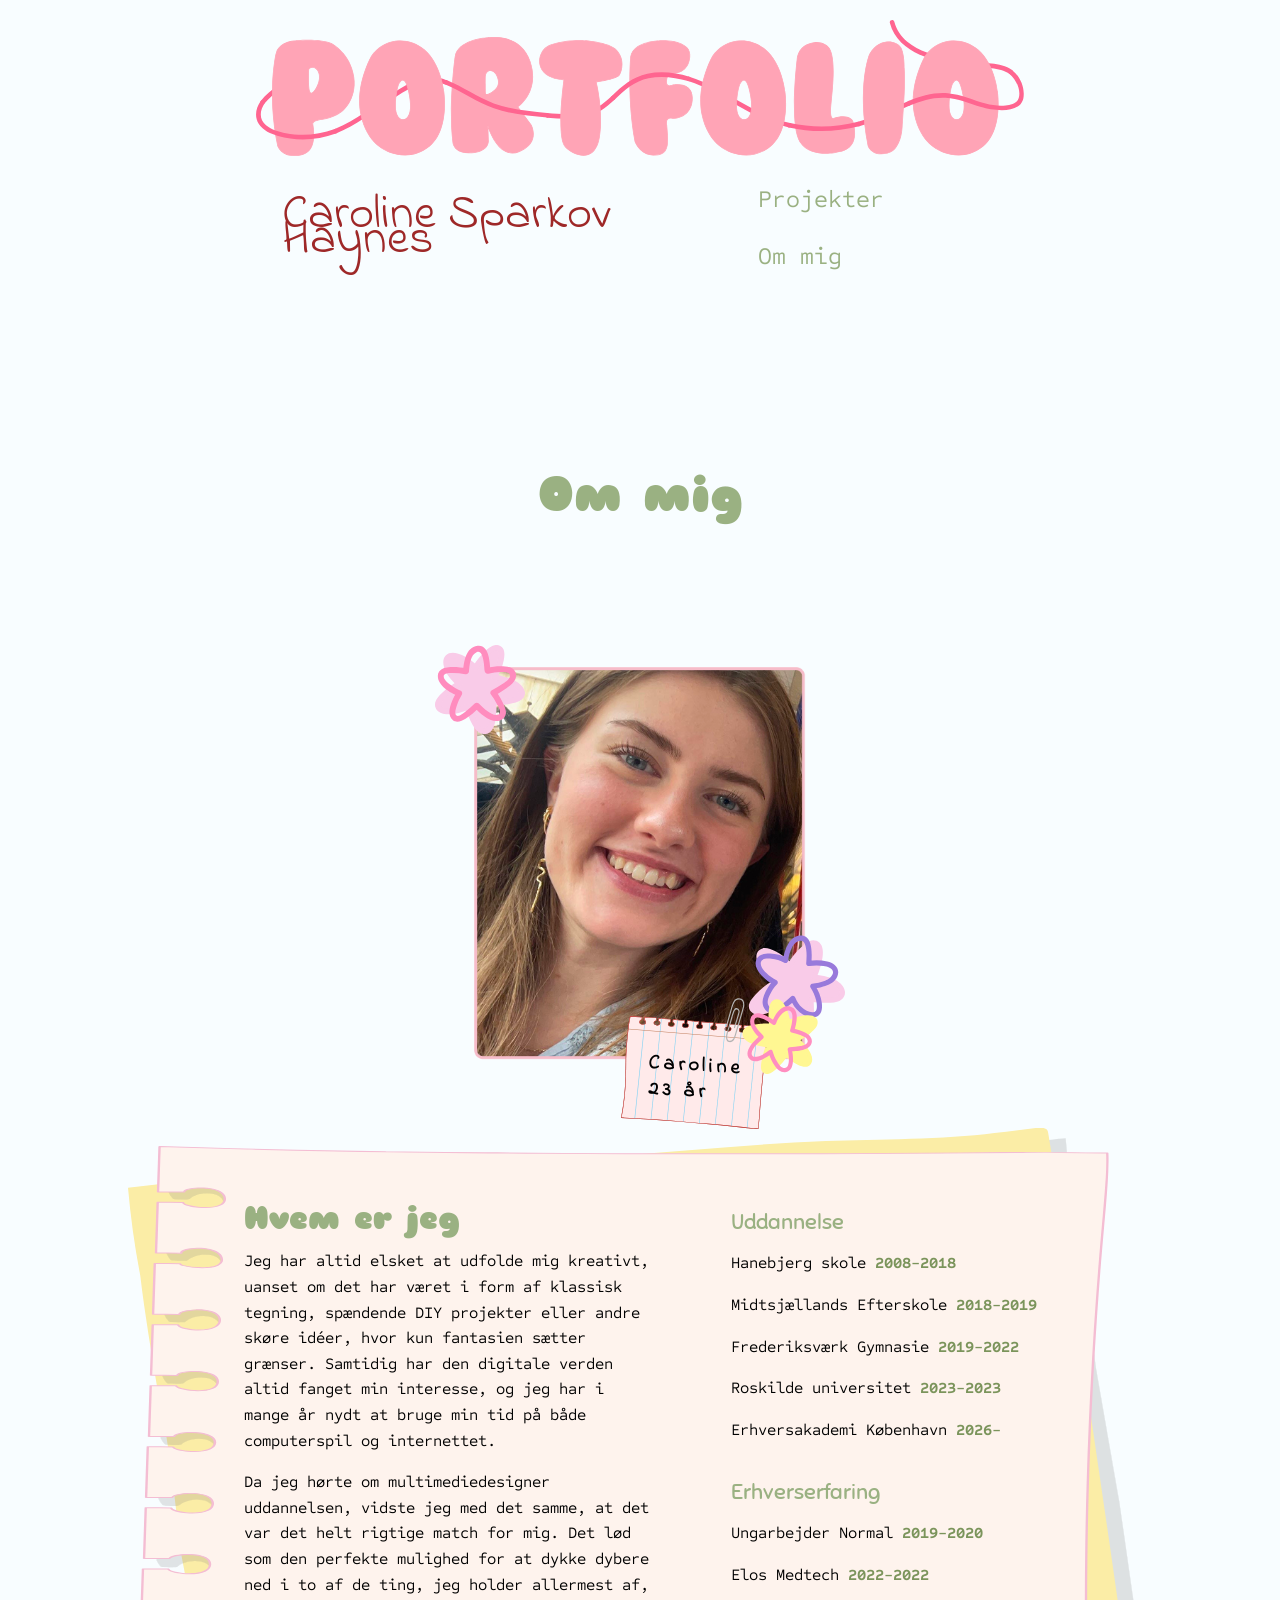
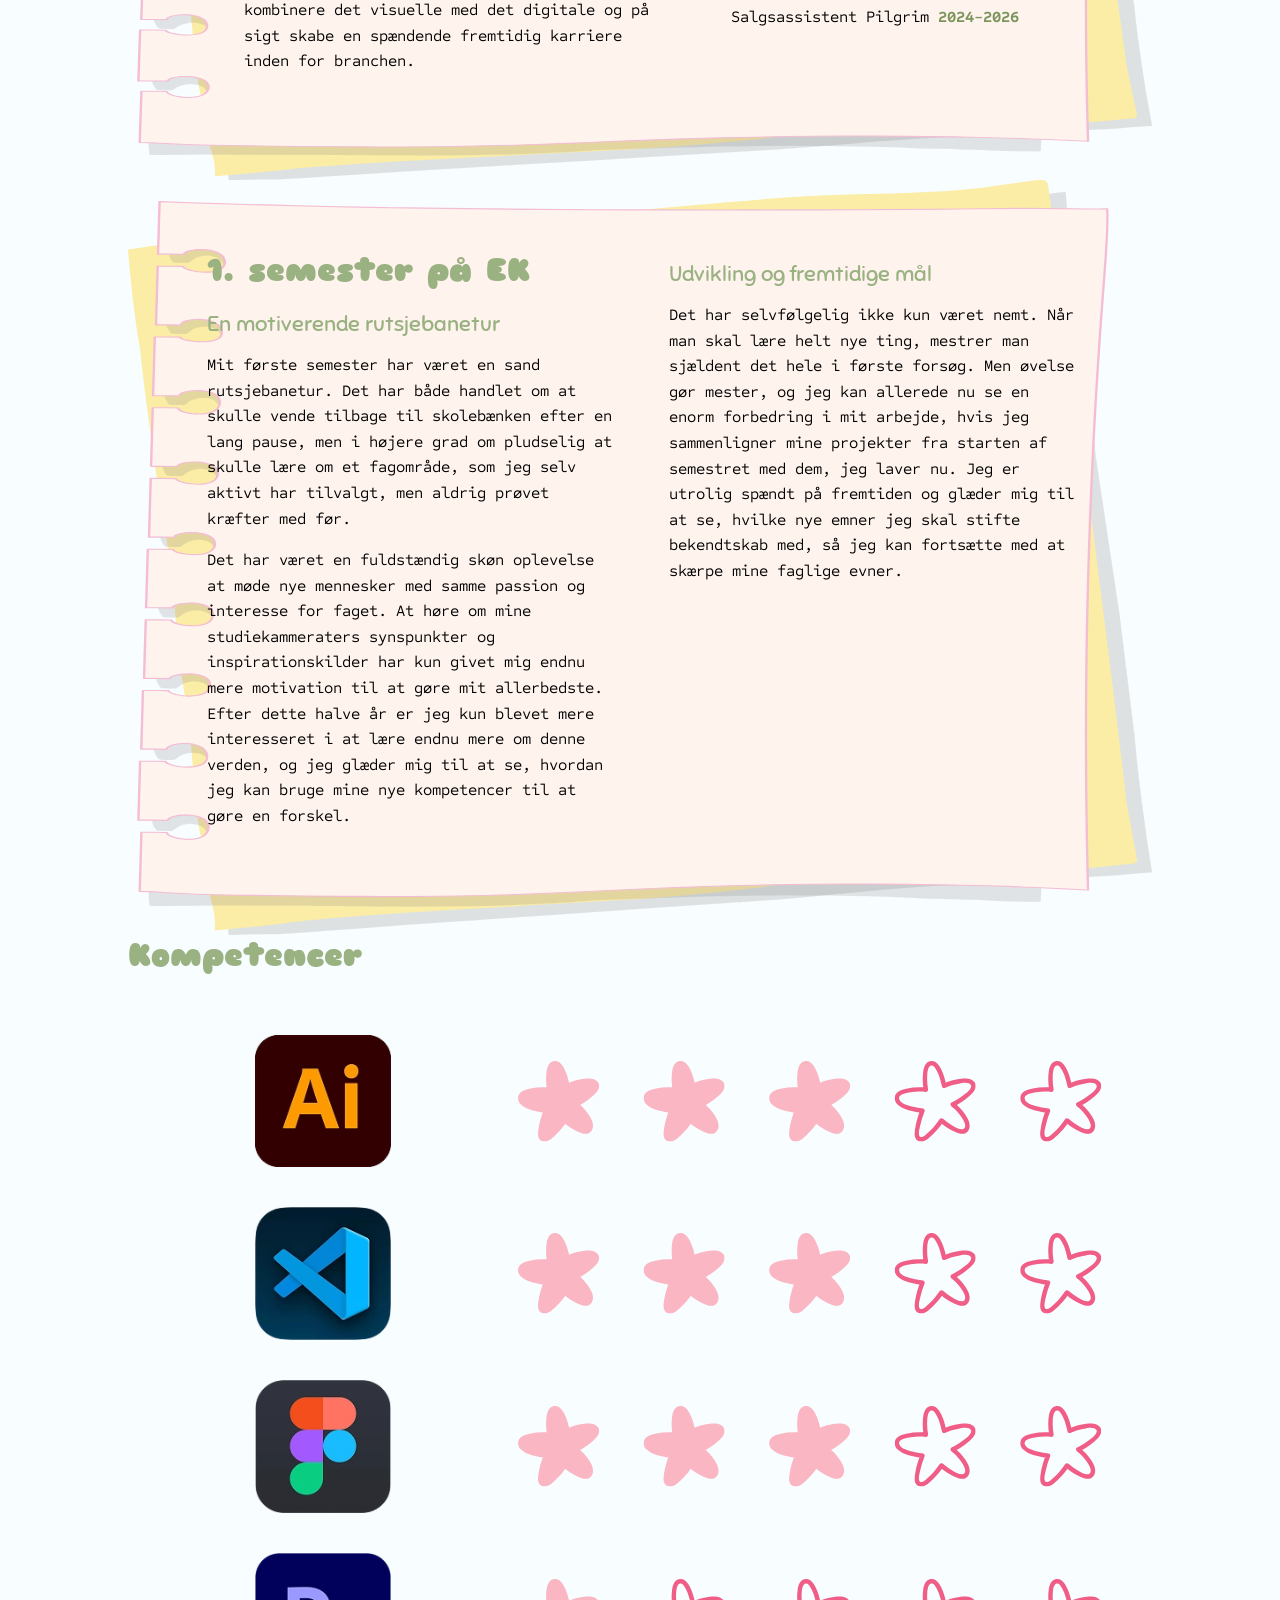
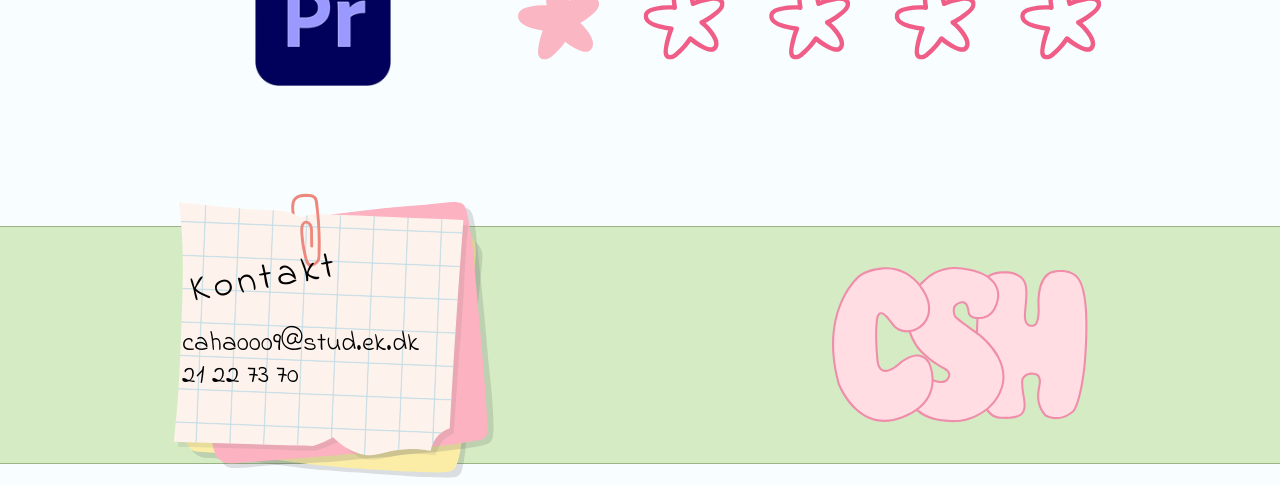
==== commit bde67219: "tekst" ====
--- a/ommig.html
+++ b/ommig.html
@@ -85,74 +85,88 @@
             </div>
         </div>
         <div class="mig">
-            <div class="tekst_header">
-                <h2>Hvem er jeg</h2>
-            </div>
-            <div class="afsnit">
-                <p>Jeg har altid elsket at udfolde mig kreativt, uanset om det har været i form af klassisk tegning,
-                    spændende
-                    DIY
-                    projekter eller andre skøre idéer, hvor kun fantasien sætter grænser. Samtidig har den digitale
-                    verden
-                    altid
-                    fanget min
-                    interesse, og jeg har i mange år nydt at bruge min tid på både computerspil og internettet.</p>
-                <p>Da jeg hørte om multimediedesigner uddannelsen, vidste jeg med det samme, at det var det helt rigtige
-                    match for mig. Det
-                    lød som den perfekte mulighed for at dykke dybere ned i to af de ting, jeg holder allermest af,
-                    kombinere det visuelle
-                    med det digitale og på sigt skabe en spændende fremtidig karriere inden for branchen.</p>
-            </div>
-
-            <h3>Uddannelse</h3>
-            <div class="afsnit">
-                <p>Hanebjerg skole <strong style="color: #7b945b;">2008-2018</strong></p>
-                <p>Midtsjællands Efterskole <strong style="color: #7b945b;">2018-2019</strong></p>
-                <p>Frederiksværk Gymnasie <strong style="color: #7b945b;">2019-2022</strong></p>
-                <p>Roskilde universitet <strong style="color: #7b945b;">2023-2023</strong></p>
-                <p>Erhversakademi København <strong style="color: #7b945b;">2026-</strong></p>
-            </div>
-            <h3>Erhverserfaring</h3>
-            <p>Ungarbejder Normal <strong style="color: #7b945b;">2019-2020</strong></p>
-            <p>Elos Medtech <strong style="color: #7b945b;">2022-2022</strong></p>
-            <p>Salgsassistent Pilgrim <strong style="color: #7b945b;">2024-2026</strong></p>
+            <div>
+                <div class="tekst_header">
+                    <h2>Hvem er jeg</h2>
+                </div>
+                <div class="afsnit">
+                    <p>Jeg har altid elsket at udfolde mig kreativt, uanset om det har været i form af klassisk tegning,
+                        spændende
+                        DIY
+                        projekter eller andre skøre idéer, hvor kun fantasien sætter grænser. Samtidig har den digitale
+                        verden
+                        altid
+                        fanget min
+                        interesse, og jeg har i mange år nydt at bruge min tid på både computerspil og internettet.</p>
+                    <p>Da jeg hørte om multimediedesigner uddannelsen, vidste jeg med det samme, at det var det helt
+                        rigtige
+                        match for mig. Det
+                        lød som den perfekte mulighed for at dykke dybere ned i to af de ting, jeg holder allermest af,
+                        kombinere det visuelle
+                        med det digitale og på sigt skabe en spændende fremtidig karriere inden for branchen.</p>
+                </div>
+            </div>
+            <div>
+                <h3>Uddannelse</h3>
+                <div class="afsnit">
+                    <p>Hanebjerg skole <strong style="color: #7b945b;">2008-2018</strong></p>
+                    <p>Midtsjællands Efterskole <strong style="color: #7b945b;">2018-2019</strong></p>
+                    <p>Frederiksværk Gymnasie <strong style="color: #7b945b;">2019-2022</strong></p>
+                    <p>Roskilde universitet <strong style="color: #7b945b;">2023-2023</strong></p>
+                    <p>Erhversakademi København <strong style="color: #7b945b;">2026-</strong></p>
+                </div>
+                <h3>Erhverserfaring</h3>
+                <p>Ungarbejder Normal <strong style="color: #7b945b;">2019-2020</strong></p>
+                <p>Elos Medtech <strong style="color: #7b945b;">2022-2022</strong></p>
+                <p>Salgsassistent Pilgrim <strong style="color: #7b945b;">2024-2026</strong></p>
+            </div>
         </div>
         <div class="semester1">
-            <div class="tekst_header">
-                <h2>1. semester på EK</h2>
-            </div>
-            <h3>En motiverende rutsjebanetur</h3>
-            <div class="afsnit">
-                <p>Mit første semester har været en sand rutsjebanetur. Det har både handlet om at skulle vende tilbage
-                    til
-                    skolebænken
-                    efter en lang pause, men i højere grad om pludselig at skulle lære om et fagområde, som jeg selv
-                    aktivt
-                    har
-                    tilvalgt,
-                    men aldrig prøvet kræfter med før.</p>
-                <p>Det har været en fuldstændig skøn oplevelse at møde nye mennesker med samme passion og interesse for
-                    faget.
-                    At høre om
-                    mine studiekammeraters synspunkter og inspirationskilder har kun givet mig endnu mere motivation til
-                    at
-                    gøre
-                    mit
-                    allerbedste. Efter dette halve år er jeg kun blevet mere interesseret i at lære endnu mere om denne
-                    verden,
-                    og jeg
-                    glæder mig til at se, hvordan jeg kan bruge mine nye kompetencer til at gøre en forskel.</p>
-            </div>
-            <h3>Udvikling og fremtidige mål</h3>
-            <p>Det har selvfølgelig ikke kun været nemt. Når man skal lære helt nye ting, mestrer man sjældent det hele
-                i
-                første
-                forsøg. Men øvelse gør mester, og jeg kan allerede nu se en enorm forbedring i mit arbejde, hvis jeg
-                sammenligner mine
-                projekter fra starten af semestret med dem, jeg laver nu.
-                Jeg er utrolig spændt på fremtiden og glæder mig til at se, hvilke nye emner jeg skal stifte bekendtskab
-                med, så jeg kan
-                fortsætte med at skærpe mine faglige evner.</p>
+            <div>
+                <div class="tekst_header">
+                    <h2>1. semester på EK</h2>
+                </div>
+                <h3>En motiverende rutsjebanetur</h3>
+                <div class="afsnit">
+                    <p>Mit første semester har været en sand rutsjebanetur. Det har både handlet om at skulle vende
+                        tilbage
+                        til
+                        skolebænken
+                        efter en lang pause, men i højere grad om pludselig at skulle lære om et fagområde, som jeg selv
+                        aktivt
+                        har
+                        tilvalgt,
+                        men aldrig prøvet kræfter med før.</p>
+                    <p>Det har været en fuldstændig skøn oplevelse at møde nye mennesker med samme passion og interesse
+                        for
+                        faget.
+                        At høre om
+                        mine studiekammeraters synspunkter og inspirationskilder har kun givet mig endnu mere motivation
+                        til
+                        at
+                        gøre
+                        mit
+                        allerbedste. Efter dette halve år er jeg kun blevet mere interesseret i at lære endnu mere om
+                        denne
+                        verden,
+                        og jeg
+                        glæder mig til at se, hvordan jeg kan bruge mine nye kompetencer til at gøre en forskel.</p>
+                </div>
+            </div>
+            <div>
+                <h3>Udvikling og fremtidige mål</h3>
+                <p>Det har selvfølgelig ikke kun været nemt. Når man skal lære helt nye ting, mestrer man sjældent det
+                    hele
+                    i
+                    første
+                    forsøg. Men øvelse gør mester, og jeg kan allerede nu se en enorm forbedring i mit arbejde, hvis jeg
+                    sammenligner mine
+                    projekter fra starten af semestret med dem, jeg laver nu.
+                    Jeg er utrolig spændt på fremtiden og glæder mig til at se, hvilke nye emner jeg skal stifte
+                    bekendtskab
+                    med, så jeg kan
+                    fortsætte med at skærpe mine faglige evner.</p>
+            </div>
         </div>
         <div class="tekst_header">
             <h2>Kompetencer</h2>
--- a/layout.css
+++ b/layout.css
@@ -2,17 +2,26 @@
   .grid_1-1 {
     display: grid;
     grid-template-columns: 1fr 1fr;
-    gap: 2rem;
+    gap: 5rem;
   }
-  .tema2_img {
+  .tema2_img,
+  .tema3_img,
+  .tema4_img,
+  .tema5_img {
     order: 1;
+  }
+  .mig,
+  .semester1 {
+    display: grid;
+    grid-template-columns: 1fr 1fr;
+    justify-items: center;
   }
   main {
     margin-inline: 10%;
   }
   .portfolio {
-    width: 60% !important; /* Keeps your preferred 60% size */
-    margin: 20px auto 0 auto !important;
+    width: 60%;
+    margin: 20px auto 0 auto;
     max-width: 1200px;
     display: flex;
     flex-direction: column;
@@ -20,8 +29,8 @@
   }
 
   .portfolio img {
-    width: 100% !important;
-    height: auto !important;
+    width: 100%;
+    height: auto;
     display: block;
   }
 
@@ -84,7 +93,7 @@
   .tema4 h2 {
     font-size: 25px;
     font-weight: 500;
-    padding-left: 28px;
+    padding-left: 27px;
   }
 
   .tema2 h3,
@@ -98,21 +107,66 @@
   .tema3 h2,
   .tema5 h2 {
     padding-top: 15px;
+    padding-right: 27px;
     font-size: 20px;
     font-weight: 500;
-    padding-left: 73%;
+    font-size: 25px;
+    max-width: 65ch;
   }
 
   .tema3 h3,
   .tema5 h3 {
-    padding-top: 30px;
-    padding-left: 14px;
-    padding-bottom: 10px;
+    margin: 0;
+    padding-left: 0;
     font-size: 20px;
     font-weight: 500;
   }
   .tema_tekst p {
     max-width: 65ch;
+  }
+
+  .tema2_note,
+  .tema3_note,
+  .tema4_note,
+  .tema5_note {
+    padding-right: 70px;
+    padding-left: 70px;
+    padding-top: 50px;
+    padding-bottom: 50px;
+  }
+
+  .tema2_note_long,
+  .tema3_note_long,
+  .tema4_note_long {
+    padding-right: 70px;
+    padding-left: 70px;
+    padding-top: 70px;
+    padding-bottom: 80px;
+  }
+
+  .tema2_img,
+  .tema2_img_galleri,
+  .tema3_img,
+  .tema3_img_galleri,
+  .tema4_img,
+  .tema4_img_galleri,
+  .tema5_img,
+  .tema5_img_galleri {
+    width: 100%;
+  }
+
+  .mig,
+  .semester1 {
+    background-image: url(illutrationer/SVG/notepink_desk.svg);
+    margin: 0;
+  }
+
+  .mig {
+    padding-left: 100px;
+  }
+
+  .portrait_wrapper {
+    width: 40%;
   }
 
   .tema4 footer {
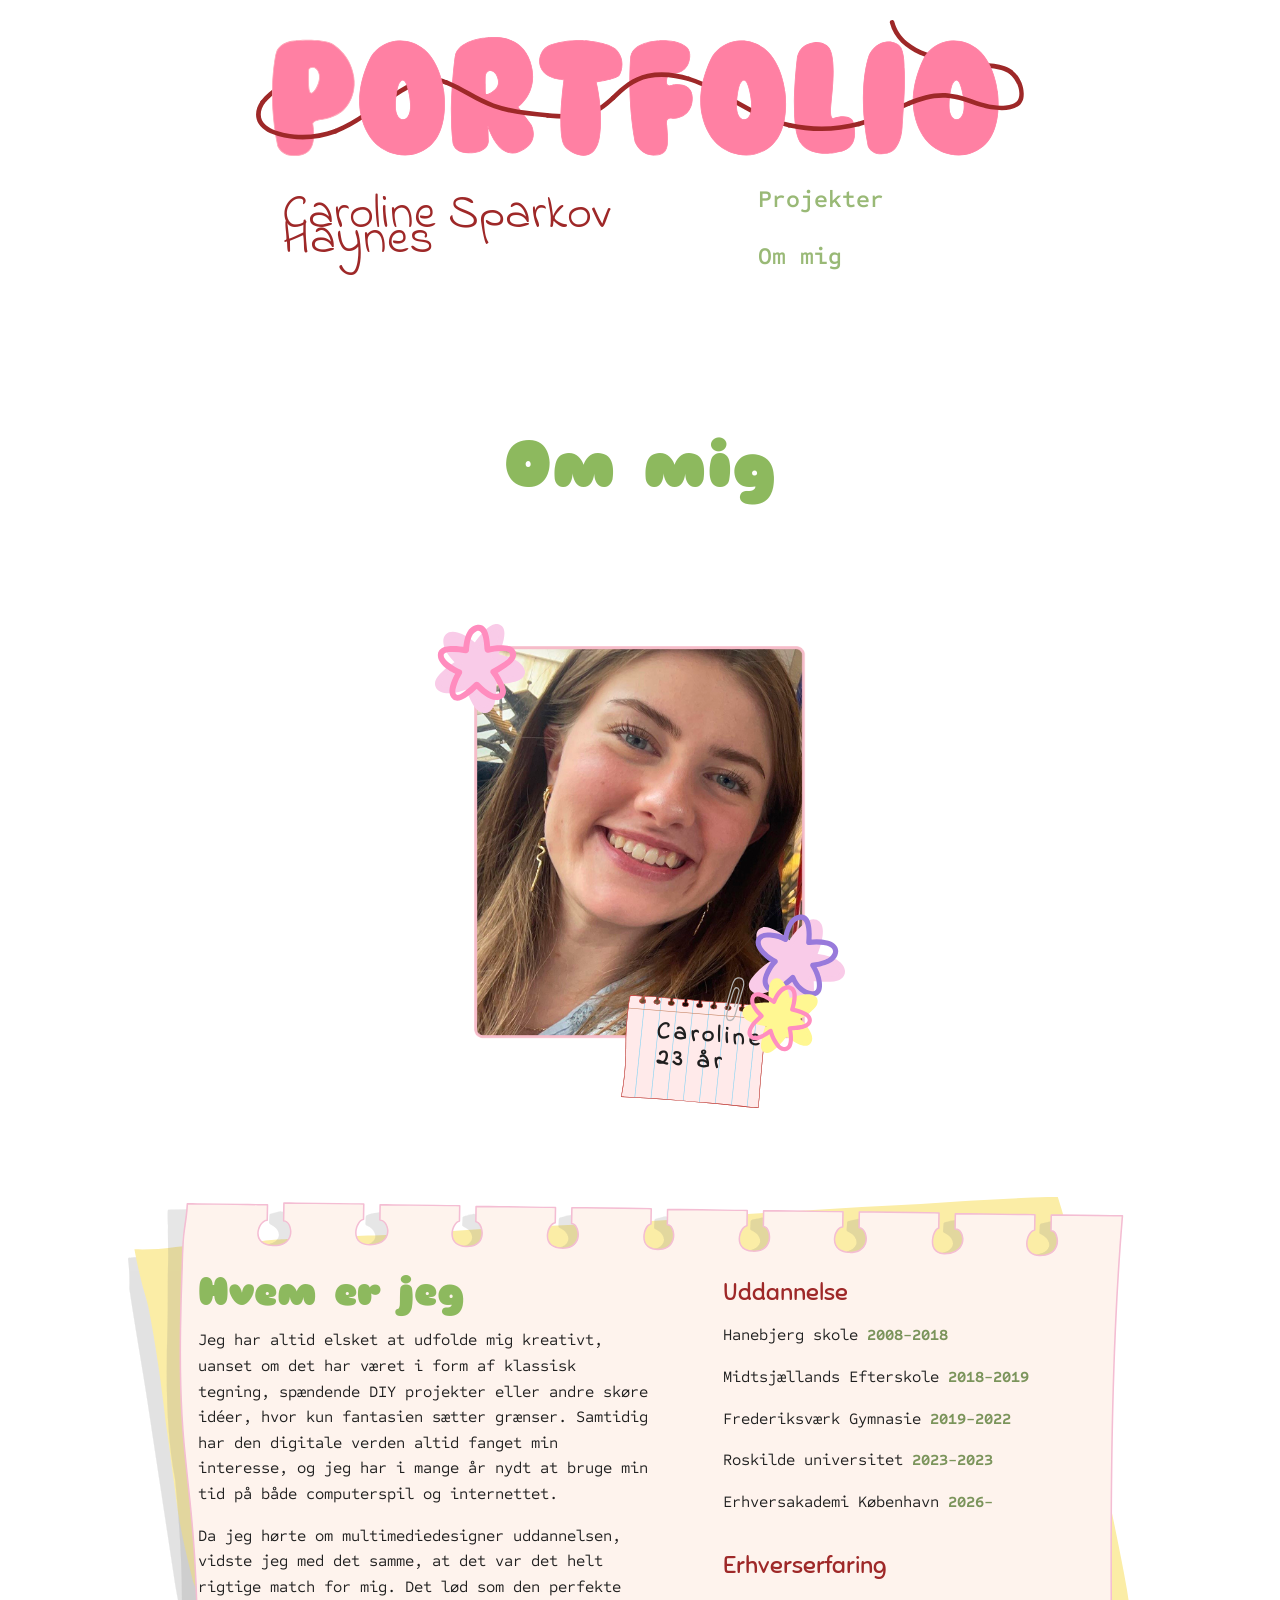
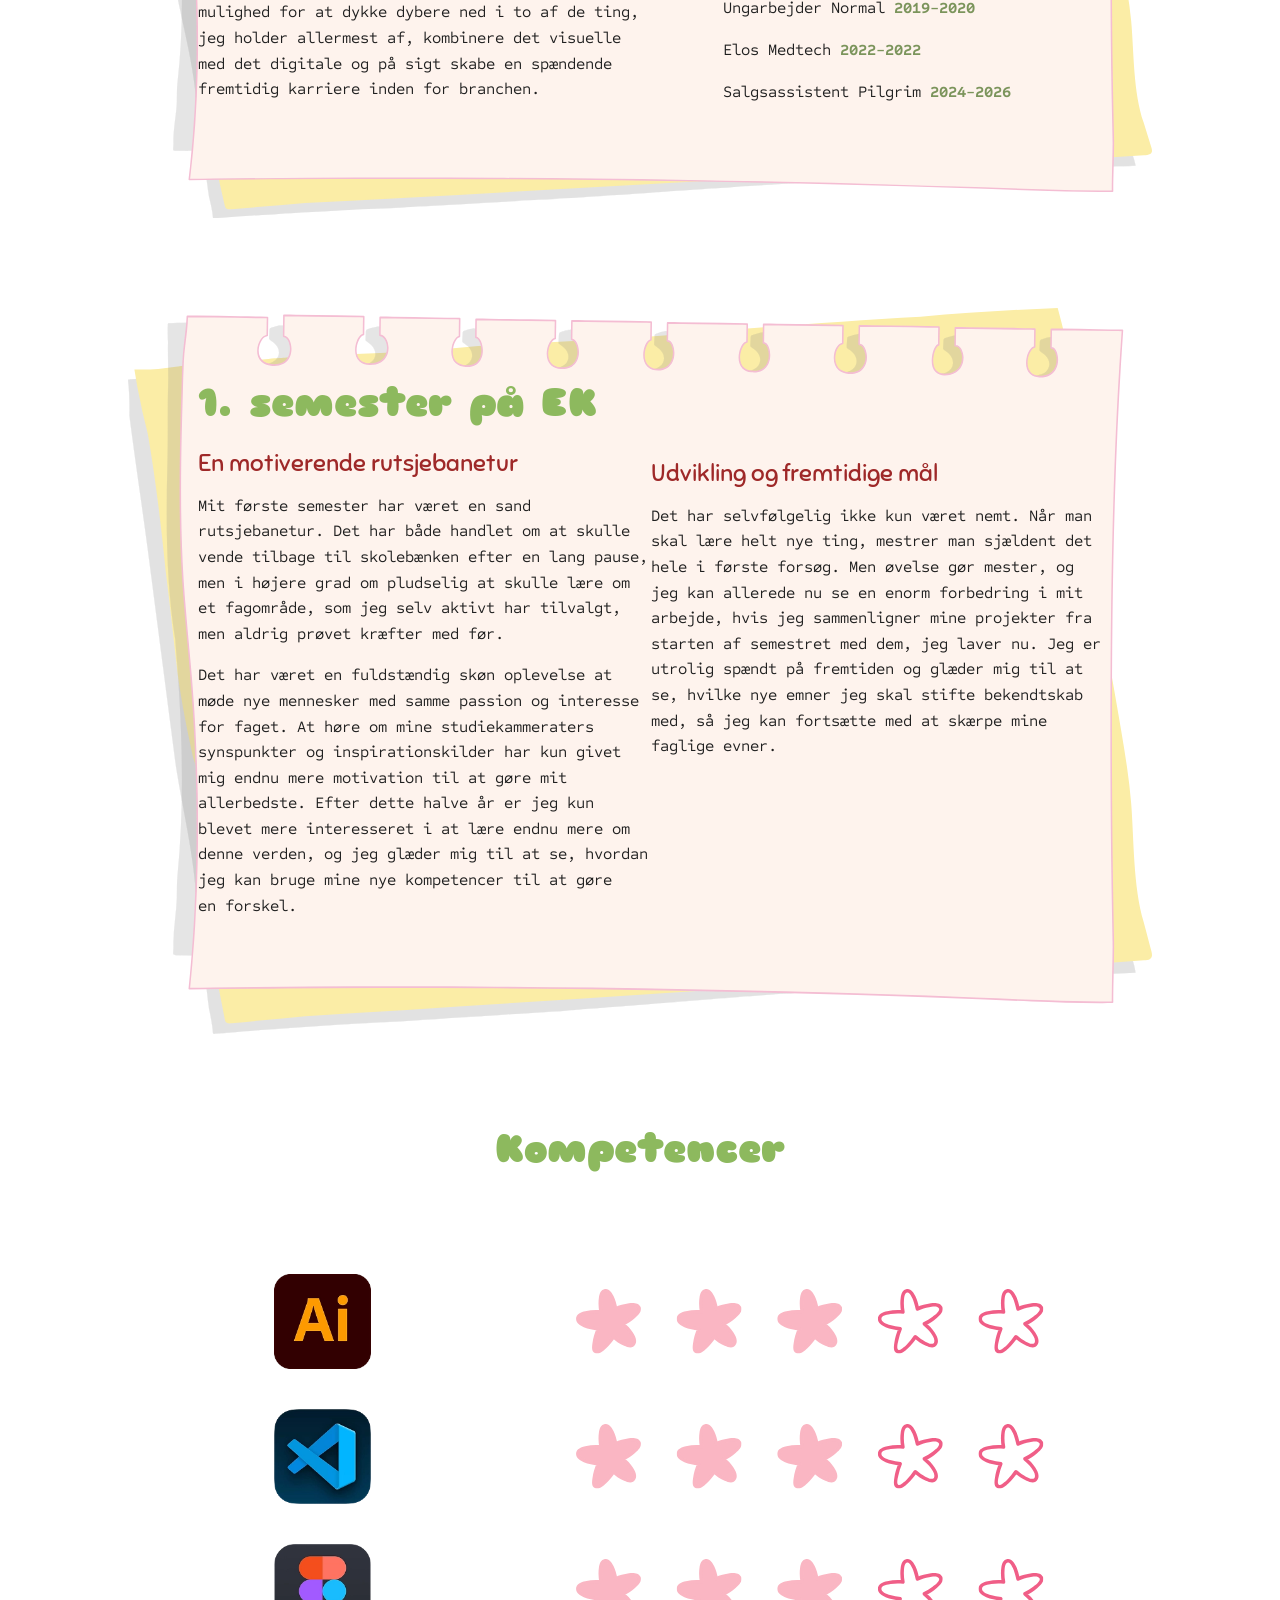
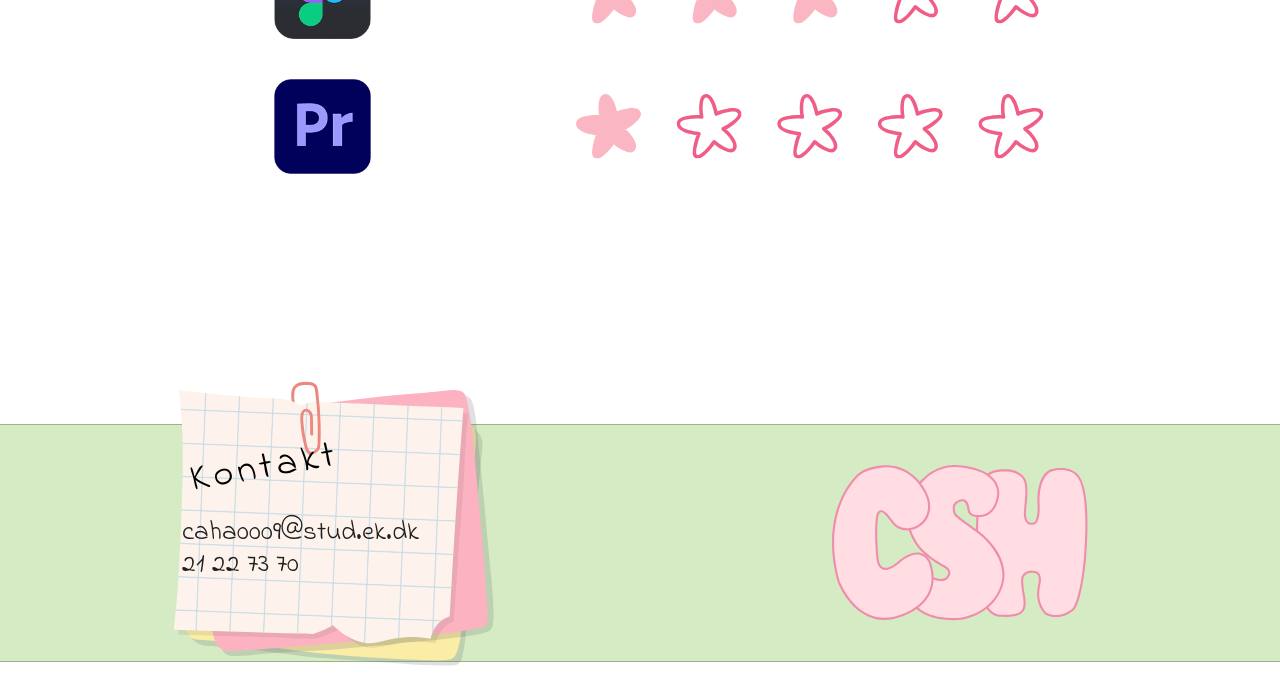
==== commit e3e488c4: "Done" ====
--- a/ommig.html
+++ b/ommig.html
@@ -20,7 +20,7 @@
 <body>
     <header>
         <div class="portfolio">
-            <a href="index.html"><img src="illutrationer/newheader.svg" alt="Header"></a>
+            <a href="index.html"><img src="illutrationer/header_final.svg" alt="Header"></a>
         </div>
         <div class="menu_mobil">
             <p class="navn_mobil">Caroline Sparkov Haynes</p>
@@ -61,7 +61,7 @@
 
     </header>
     <main>
-        <h1>Om mig</h1>
+        <h1 class="ommig_h1">Om mig</h1>
         <div class="portrait_wrapper">
             <div class="portrait_group">
                 <div class="portrait"><img src="illutrationer/1x/portraitnew.webp" alt="Portræt">
@@ -153,7 +153,7 @@
                         glæder mig til at se, hvordan jeg kan bruge mine nye kompetencer til at gøre en forskel.</p>
                 </div>
             </div>
-            <div>
+            <div class="ned_afsnit">
                 <h3>Udvikling og fremtidige mål</h3>
                 <p>Det har selvfølgelig ikke kun været nemt. Når man skal lære helt nye ting, mestrer man sjældent det
                     hele
@@ -168,26 +168,26 @@
                     fortsætte med at skærpe mine faglige evner.</p>
             </div>
         </div>
-        <div class="tekst_header">
+        <div class="tekst_header komp">
             <h2>Kompetencer</h2>
         </div>
         <div class="kompetencer">
             <div class="ikoner">
                 <img src="images/illustrator.webp" alt="Illustrator">
             </div>
-            <img src="illutrationer/kompetencer_illu.svg" alt="Skala">
+            <img class="skala" src="illutrationer/kompetencer_illu.svg" alt="Skala">
             <div class="ikoner">
                 <img src="images/vscode.webp" alt="Vscode">
             </div>
-            <img src="illutrationer/kompetencer_illu.svg" alt="Skala">
+            <img class="skala" src="illutrationer/kompetencer_illu.svg" alt="Skala">
             <div class="ikoner">
                 <img src="images/figma.webp" alt="Figma">
             </div>
-            <img src="illutrationer/kompetencer_illu.svg" alt="Skala">
+            <img class="skala" src="illutrationer/kompetencer_illu.svg" alt="Skala">
             <div class="ikoner">
                 <img src="images/ppro.webp" alt="Premire pro">
             </div>
-            <img src="illutrationer/komepetencer_pr.svg" alt="Skala">
+            <img class="skala" src="illutrationer/komepetencer_pr.svg" alt="Skala">
         </div>
     </main>
     <footer>
--- a/style.css
+++ b/style.css
@@ -24,7 +24,7 @@
   --font-family-header: "Sniglet", system-ui;
 
   /* Farver */
-  --color-background: #f8fdff;
+  --color-background: #ffffff;
   --color-navn: #9e2828;
   --color-nav: #9ab182;
 }
@@ -45,24 +45,39 @@
 h1 {
   text-align: center;
   font-family: var(--font-family-header);
-  color: #9ab182;
+  color: #8db95e;
   margin-top: 70px;
   margin-bottom: 80px;
-  font-size: 32px;
+  font-size: 2rem;
+}
+
+.ommig_h1 {
+  font-size: 3rem;
 }
 
 p {
   font-family: var(--font-family-tekst);
   font-size: 16px;
   line-height: 1.6rem;
-  max-width: 45ch;
-  text-align: left;
-  margin: 0 auto;
+  max-width: 50ch;
   margin-bottom: 1rem;
+  color: #1f1f1f;
 }
 
 .afsnit {
   padding-bottom: 10px;
+}
+
+@keyframes clip-reveal {
+  from {
+    translate: 70px 0px;
+  }
+}
+
+.tekst_header h2 {
+  animation: clip-reveal ease-out both;
+  animation-timeline: view();
+  animation-range: 10% 40%;
 }
 
 /*************** Header *********************/
@@ -97,13 +112,14 @@
 .navbar {
   overflow: hidden;
   font-family: var(--font-family-tekst);
+  font-weight: 600;
   margin-left: 0;
 }
 
 .navbar a {
   float: left;
   font-size: 1.5rem;
-  color: var(--color-nav);
+  color: #99b976;
   text-align: center;
   padding: 14px 16px;
   text-decoration: none;
@@ -121,7 +137,8 @@
   font-size: 1.5rem;
   border: none;
   outline: none;
-  color: var(--color-nav);
+  color: #99b976;
+  font-weight: 600;
   padding: 14px 16px;
   background-color: inherit;
   font-family: inherit;
@@ -132,7 +149,7 @@
 .dropdown:hover .dropbtn {
   background-color: #bbda93;
   border-radius: 10px;
-  color: #ffedf1;
+  color: #768f55;
 }
 
 .dropdown-content {
@@ -147,7 +164,7 @@
 
 .dropdown-content a {
   float: none;
-  color: var(--color-nav);
+  color: #768f55;
   padding: 12px 16px;
   text-decoration: none;
   display: block;
@@ -156,7 +173,7 @@
 
 .dropdown-content a:hover {
   background-color: #f795aa;
-  color: #e7f7d4;
+  color: #9e2828;
 }
 
 .dropdown:hover .dropdown-content {
@@ -200,7 +217,7 @@
     display: block;
     padding: 5%;
     font-family: var(--font-family-tekst);
-    color: var(--color-nav);
+    color: #768f55;
     text-decoration: none;
     transition: color 0.3s;
     text-align: center;
@@ -208,7 +225,7 @@
 
   .menu a:hover {
     background-color: #f795aa;
-    color: #e7f7d4;
+    color: #9e2828;
     border-radius: 10px;
   }
 
@@ -223,7 +240,7 @@
     display: block;
     width: 100%;
     height: 2px;
-    background-color: var(--color-nav);
+    background-color: #99b976;
     margin-bottom: 5px;
     transition: 0.2s linear;
   }
@@ -265,7 +282,7 @@
     top: 20%;
     left: 65%;
     width: 30%;
-    box-shadow: 0 10px 10px rgba(0, 0, 0, 0.1);
+    box-shadow: 0px 8px 16px 0px rgba(0, 0, 0, 0.2);
     z-index: 7;
   }
 
@@ -332,6 +349,8 @@
 .text_layer-4,
 .text_layer-5 {
   font-family: var(--font-family-tekst);
+  font-size: 18px;
+  font-weight: 500;
   color: #353535;
 }
 .text_layer-1 {
@@ -346,7 +365,7 @@
 .text_layer-2 {
   position: absolute;
   top: 4%;
-  left: 12%;
+  left: 10.5%;
 }
 .layer-2:hover {
   bottom: 5%;
@@ -364,7 +383,7 @@
 .text_layer-4 {
   position: absolute;
   top: 4%;
-  left: 14%;
+  left: 12.5%;
 }
 .layer-4:hover {
   bottom: 5%;
@@ -398,18 +417,22 @@
 .tema2 {
   background-image: url(illutrationer/SVG/pink2.svg);
   padding-bottom: 5px;
+  padding-inline: 20px;
 }
 .tema3 {
   background-image: url(illutrationer/SVG/gul2.svg);
   padding-bottom: 130px;
+  padding-inline: 20px;
 }
 .tema4 {
   background-image: url(illutrationer/SVG/darkpink2.svg);
   padding-bottom: 5px;
+  padding-inline: 20px;
 }
 .tema5 {
   background-image: url(illutrationer/SVG/green2.svg);
   padding-bottom: 5px;
+  padding-inline: 20px;
 }
 .tema2,
 .tema3,
@@ -424,13 +447,12 @@
 .tema2 h2,
 .tema4 h2 {
   max-width: 45ch;
-  margin: 0 auto;
   text-align: left;
-  box-sizing: border-box;
   padding-top: 15px;
-  padding-left: 45px;
+  padding-left: 25px;
   font-size: 24px;
   font-weight: 500;
+  color: #353535;
 }
 
 .tema3 h2,
@@ -438,11 +460,11 @@
   max-width: 45ch;
   margin: 0 auto;
   text-align: right;
-  box-sizing: border-box;
   padding-top: 15px;
-  padding-right: 45px;
+  padding-right: 23px;
   font-size: 24px;
   font-weight: 500;
+  color: #353535;
 }
 
 .tema2 h3,
@@ -450,14 +472,11 @@
 .tema4 h3,
 .tema5 h3 {
   max-width: 45ch;
-  margin: 0 auto;
-  text-align: left;
-  box-sizing: border-box;
   padding-top: 30px;
-  padding-left: 15px;
   padding-bottom: 10px;
   font-size: 20px;
   font-weight: 500;
+  color: #353535;
 }
 
 .tema3_formol {
@@ -488,7 +507,7 @@
   background-repeat: no-repeat;
   background-position: center;
   padding-right: 50px;
-  padding-left: 50px;
+  padding-left: 60px;
   padding-top: 50px;
   padding-bottom: 50px;
 }
@@ -503,9 +522,9 @@
   background-repeat: no-repeat;
   background-position: center;
   padding-right: 50px;
-  padding-left: 50px;
+  padding-left: 68px;
   padding-top: 70px;
-  padding-bottom: 80px;
+  padding-bottom: 90px;
 }
 
 .tekst_header h2 {
@@ -513,7 +532,7 @@
   font-size: 2rem;
   font-weight: 600;
   padding-bottom: -80px;
-  color: #9ab182;
+  color: #8db95e;
 }
 
 .tema2_note_long h3,
@@ -527,13 +546,12 @@
   font-family: var(--font-family-header);
   font-size: 1.35rem;
   font-weight: 400;
-  color: #9ab182;
+  color: #9e2828;
   max-width: 45ch;
-  margin: 0 auto;
-  text-align: left;
-  box-sizing: border-box;
+  display: inline-block;
   padding-top: 10px;
   padding-bottom: 15px;
+  padding-left: 0;
 }
 
 /*** Link Til Sites ***/
@@ -651,6 +669,10 @@
   margin-top: 60px;
 }
 
+.komp {
+  text-align: center;
+}
+
 .ikoner {
   width: 35%;
 }
--- a/layout.css
+++ b/layout.css
@@ -3,6 +3,7 @@
     display: grid;
     grid-template-columns: 1fr 1fr;
     gap: 5rem;
+    margin-top: 180px;
   }
   .tema2_img,
   .tema3_img,
@@ -16,6 +17,18 @@
     grid-template-columns: 1fr 1fr;
     justify-items: center;
   }
+
+  .tema2_note_long h3,
+  .tema3_note h3,
+  .tema3_note_long h3,
+  .tema4_note h3,
+  .tema4_note_long h3,
+  .tema5_note_long h3,
+  .mig h3,
+  .semester1 h3 {
+    font-size: 1.5rem;
+  }
+
   main {
     margin-inline: 10%;
   }
@@ -51,7 +64,7 @@
     place-self: center;
   }
   .text_layer-1 {
-    top: 15%;
+    top: 25%;
   }
   .text_layer-1 h1 {
     font-size: 3rem;
@@ -63,9 +76,41 @@
     font-size: 1.5rem;
   }
 
+  .text_layer-2 {
+    left: 12%;
+    top: 5%;
+  }
+  .text_layer-4 {
+    left: 14%;
+    top: 4%;
+  }
+  .text_layer-3 {
+    left: 77%;
+    top: 5%;
+  }
+  .text_layer-5 {
+    left: 76%;
+    top: 4%;
+  }
   h1 {
+    font-size: 3.5rem;
+    padding-bottom: 40px;
+  }
+
+  .tema4_h1 {
     font-size: 3rem;
-    padding-block: 40px;
+  }
+
+  .tema4_h1 span {
+    font-size: 3.5rem;
+  }
+
+  .ommig_h1 {
+    font-size: 4rem;
+  }
+
+  .ned_afsnit {
+    padding-top: 70px;
   }
 
   .tema2 {
@@ -130,16 +175,16 @@
   .tema4_note,
   .tema5_note {
     padding-right: 70px;
-    padding-left: 70px;
-    padding-top: 50px;
-    padding-bottom: 50px;
+    padding-left: 90px;
+    padding-top: 70px;
+    padding-bottom: 70px;
   }
 
   .tema2_note_long,
   .tema3_note_long,
   .tema4_note_long {
     padding-right: 70px;
-    padding-left: 70px;
+    padding-left: 90px;
     padding-top: 70px;
     padding-bottom: 80px;
   }
@@ -153,24 +198,38 @@
   .tema5_img,
   .tema5_img_galleri {
     width: 100%;
+    margin-top: 40px;
   }
 
   .mig,
   .semester1 {
-    background-image: url(illutrationer/SVG/notepink_desk.svg);
+    background-image: url(illutrationer/SVG/notepink_desk2.svg);
+  }
+
+  .kompetencer {
+    margin-top: 100px;
+  }
+
+  .ikoner {
+    width: 25%;
+  }
+  .skala {
+    width: 80%;
     margin: 0;
-  }
-
-  .mig {
-    padding-left: 100px;
   }
 
   .portrait_wrapper {
     width: 40%;
   }
-
-  .tema4 footer {
-    margin-top: 150px;
+  .om_mig {
+    left: 54%;
+    bottom: 5%;
+  }
+  .om_mig p {
+    font-size: 1.5rem;
+  }
+  footer {
+    margin-top: 250px;
   }
 
   footer a {
@@ -180,7 +239,7 @@
     width: 110%;
   }
   .kontakt {
-    margin-top: -15%;
+    margin-top: -18%;
   }
   .kontakt_text {
     margin-top: -78%;
@@ -193,4 +252,44 @@
     font-size: 2.4rem;
     padding-bottom: 40px;
   }
+
+  .tema2_site {
+    background-image: url(illutrationer/link2_tema2.svg);
+  }
+  .tema3_site {
+    background-image: url(illutrationer/link2_tema3.svg);
+  }
+  .tema4_site {
+    background-image: url(illutrationer/link2_tema4.svg);
+  }
+  .tema5_site {
+    background-image: url(illutrationer/link2_tema5.svg);
+  }
+
+  .tema2_site,
+  .tema3_site,
+  .tema4_site,
+  .tema5_site {
+    background-size: 20%;
+    background-position: center;
+    padding-block: 80px;
+    text-align: center;
+    margin-top: 90px;
+    margin-bottom: -50px;
+  }
+
+  .tekst_header h2 {
+    font-size: 2.5rem;
+  }
+
+  .tema2_site a,
+  .tema3_site a,
+  .tema4_site a,
+  .tema5_site a {
+    text-decoration: none;
+    font-family: var(--font-family-tekst);
+    font-size: 1.8rem;
+    color: rgb(66, 66, 66);
+    font-weight: 600;
+  }
 }
